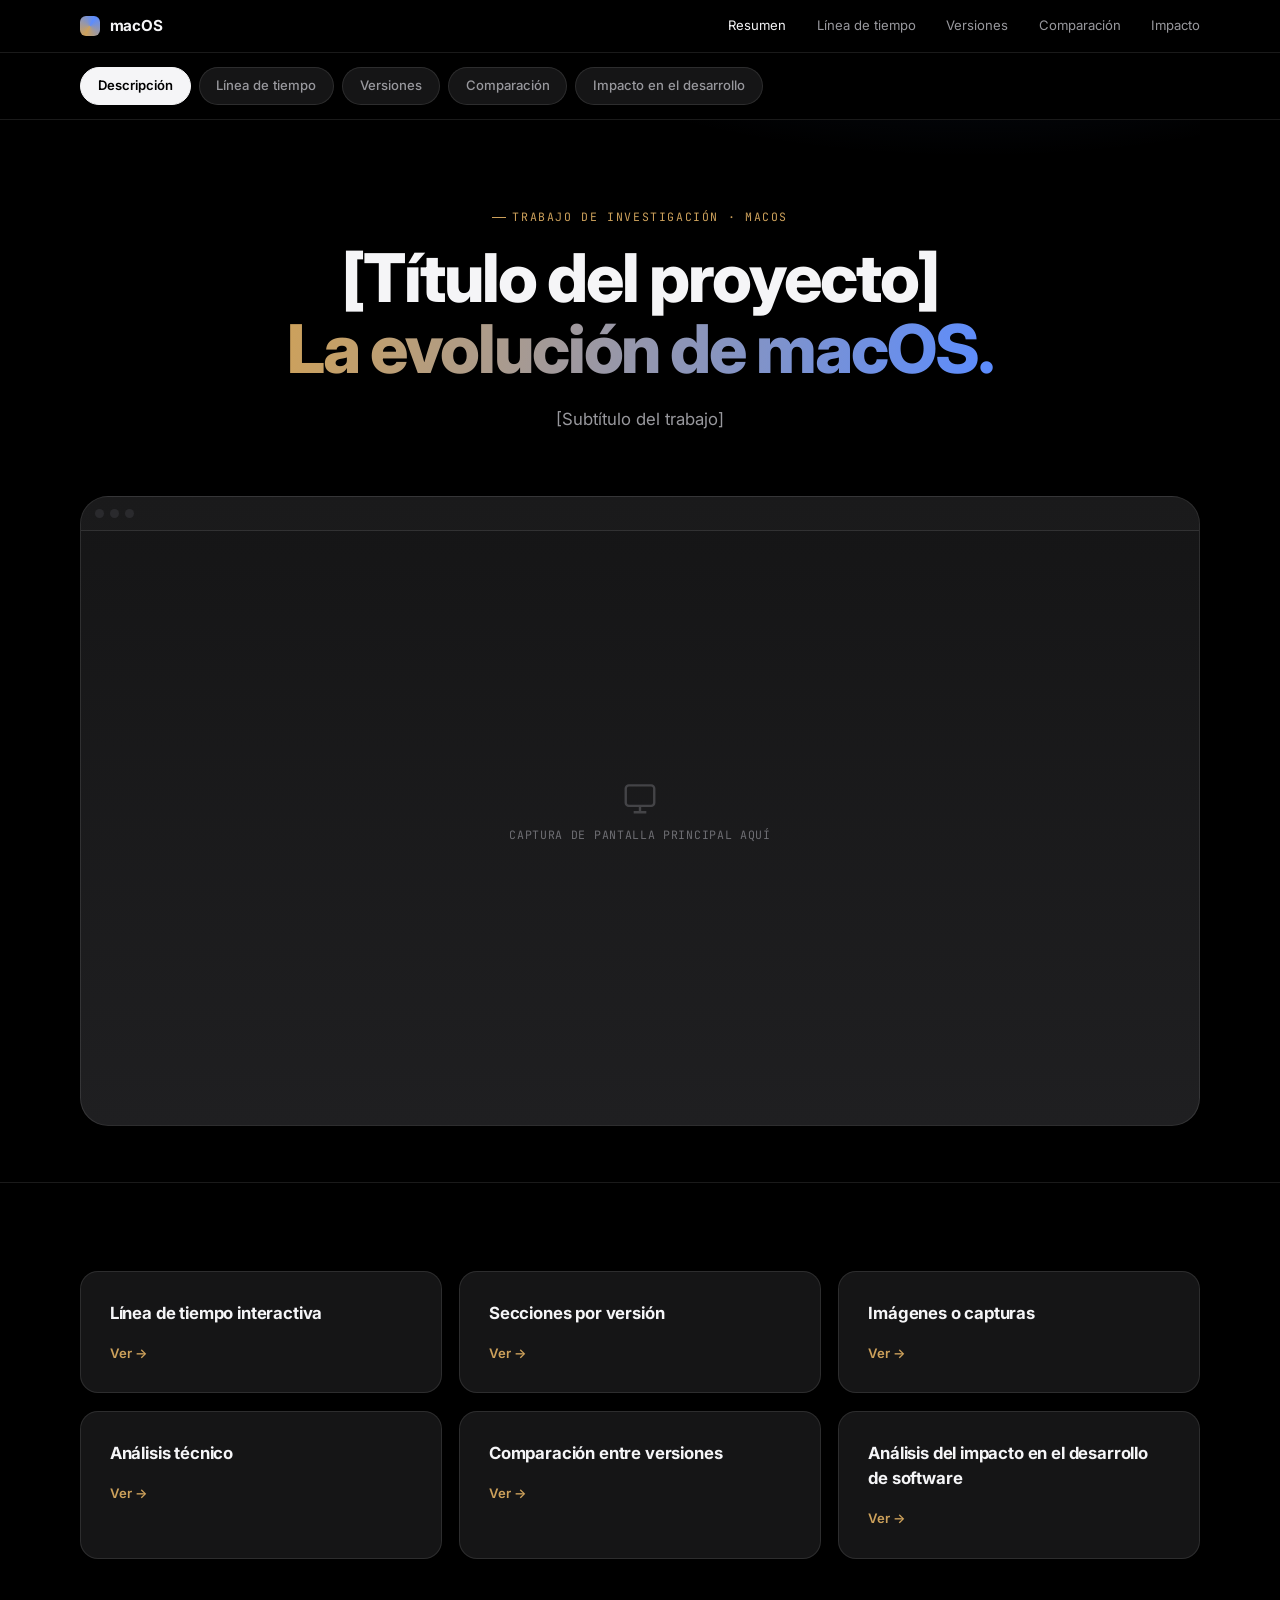
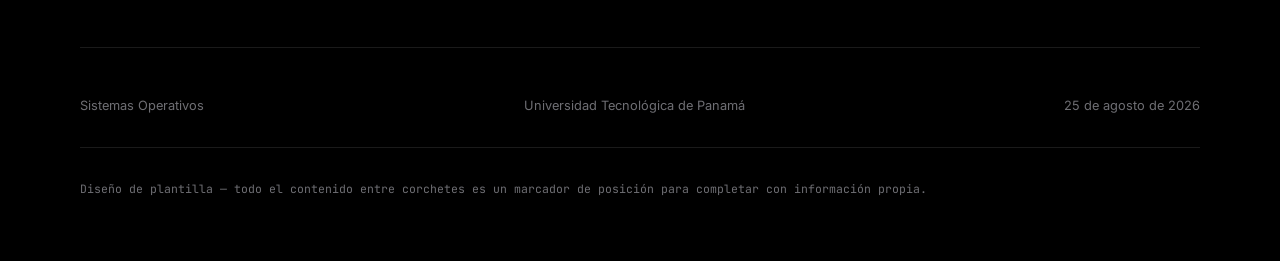
==== index.html @ 3cb28980 "Modelo 2.0" ====
<!DOCTYPE html>
<html lang="es">
<head>
<meta charset="UTF-8">
<meta name="viewport" content="width=device-width, initial-scale=1.0">
<title>macOS — Línea de tiempo</title>
<link rel="stylesheet" href="css/style.css?v=20">
</head>
<body>

<header class="nav">
  <div class="contenedor nav__bar">
    <a href="index.html" class="nav__brand">
      <span class="nav__brand-mark" aria-hidden="true"></span>
      macOS
    </a>
    <nav class="nav__links" aria-label="Navegación principal">
      <a href="index.html" aria-current="page">Resumen</a>
      <a href="linea-de-tiempo.html">Línea de tiempo</a>
      <a href="versiones.html">Versiones</a>
      <a href="comparacion.html">Comparación</a>
      <a href="impacto.html">Impacto</a>
    </nav>
    <button class="nav__toggle" aria-label="Abrir menú" aria-expanded="false">
      <svg viewBox="0 0 24 24" fill="none" stroke="currentColor" stroke-width="2"><line x1="3" y1="6" x2="21" y2="6"/><line x1="3" y1="12" x2="21" y2="12"/><line x1="3" y1="18" x2="21" y2="18"/></svg>
    </button>
  </div>
</header>

<div class="tabs">
  <div class="contenedor tabs__row">
    <a class="tab" href="index.html" aria-current="page">Descripción</a>
    <a class="tab" href="linea-de-tiempo.html">Línea de tiempo</a>
    <a class="tab" href="versiones.html">Versiones</a>
    <a class="tab" href="comparacion.html">Comparación</a>
    <a class="tab" href="impacto.html">Impacto en el desarrollo</a>
  </div>
</div>

<main>

  <section class="hero contenedor">
    <p class="eyebrow hero__kicker">Trabajo de investigación · macOS</p>
    <h1>[Título del proyecto]<br><span>La evolución de macOS.</span></h1>
    <p class="lede">[Subtítulo del trabajo]</p>

    <div class="mock">
      <div class="mock__bar">
        <span class="mock__dot"></span><span class="mock__dot"></span><span class="mock__dot"></span>
      </div>
      <div class="mock__placeholder">
        <svg viewBox="0 0 24 24" fill="none" stroke="currentColor" stroke-width="1.5"><rect x="3" y="4" width="18" height="13" rx="2"/><path d="M8 21h8M12 17v4"/></svg>
        <span>CAPTURA DE PANTALLA PRINCIPAL AQUÍ</span>
      </div>
    </div>
  </section>

  <section class="section">
    <div class="contenedor">
      <div class="grid-cards">
        <article class="card">
          <h3>Línea de tiempo interactiva</h3>
          <a class="card__link" href="linea-de-tiempo.html">Ver →</a>
        </article>

        <article class="card">
          <h3>Secciones por versión</h3>
          <a class="card__link" href="versiones.html">Ver →</a>
        </article>

        <article class="card">
          <h3>Imágenes o capturas</h3>
          <a class="card__link" href="versiones.html">Ver →</a>
        </article>

        <article class="card">
          <h3>Análisis técnico</h3>
          <a class="card__link" href="versiones.html">Ver →</a>
        </article>

        <article class="card">
          <h3>Comparación entre versiones</h3>
          <a class="card__link" href="comparacion.html">Ver →</a>
        </article>

        <article class="card">
          <h3>Análisis del impacto en el desarrollo de software</h3>
          <a class="card__link" href="impacto.html">Ver →</a>
        </article>
      </div>
    </div>
  </section>

</main>

<footer class="footer contenedor">
  <div class="footer__row">
    <span>Sistemas Operativos</span>
    <span>Universidad Tecnológica de Panamá</span>
    <span>25 de agosto de 2026</span>
  </div>
  <div class="footer__note">
    Diseño de plantilla — todo el contenido entre corchetes es un marcador de posición para completar con información propia.
  </div>
</footer>

<script src="js/app.js?v=16"></script>
</body>
</html>
---- css/style.css ----
/* ============================================================
   MACOS — LÍNEA DE TIEMPO
   Sistema de diseño compartido para todas las páginas
   Paleta: negro Apple + oro California (trail/topografía)
   ============================================================ */

@import url('https://fonts.googleapis.com/css2?family=Inter:wght@400;500;600;700;800;900&family=JetBrains+Mono:wght@400;500;600&family=Silkscreen:wght@400;700&family=Hanken+Grotesk:wght@400;600;700;800&family=PT+Sans:wght@400;700&display=swap');

:root{
  --bg:            #000000;
  --surface:       #151516;
  --surface-2:     #1f1f21;
  --surface-3:     #2a2a2d;
  --line:          rgba(255,255,255,.10);
  --line-strong:   rgba(255,255,255,.18);
  --text:          #f5f5f7;
  --text-dim:      #98989d;
  --text-faint:    #6e6e73;
  --accent:        #cda15b;   /* oro california — marcador de sendero */
  --accent-soft:   rgba(205,161,91,.14);
  --accent-2:      #5b8cff;   /* azul técnico — datos / comparación */
  --accent-2-soft: rgba(91,140,255,.14);

  --radius-s:  10px;
  --radius-m:  18px;
  --radius-l:  28px;

  --font-display: 'Inter', -apple-system, BlinkMacSystemFont, 'Segoe UI', sans-serif;
  --font-mono:    'JetBrains Mono', ui-monospace, SFMono-Regular, Menlo, monospace;

  --ease: cubic-bezier(.22,.61,.36,1);
}

*,*::before,*::after{ box-sizing:border-box; }
html{ scroll-behavior:smooth; }
@media (prefers-reduced-motion: reduce){
  html{ scroll-behavior:auto; }
  *,*::before,*::after{ animation-duration:.001ms !important; animation-iteration-count:1 !important; transition-duration:.001ms !important; scroll-behavior:auto !important; }
}

body{
  margin:0;
  background:var(--bg);
  color:var(--text);
  font-family:var(--font-display);
  -webkit-font-smoothing:antialiased;
  line-height:1.5;
}

img{ max-width:100%; display:block; }
a{ color:inherit; text-decoration:none; }
button{ font-family:inherit; cursor:pointer; }
ul{ margin:0; padding:0; list-style:none; }
h1,h2,h3,h4,p{ margin:0; }

:focus-visible{
  outline:2px solid var(--accent);
  outline-offset:3px;
  border-radius:4px;
}

.contenedor{
  width:min(1120px, 92vw);
  margin-inline:auto;
}

.eyebrow{
  font-family:var(--font-mono);
  font-size:.72rem;
  letter-spacing:.14em;
  text-transform:uppercase;
  color:var(--accent);
  display:flex;
  align-items:center;
  gap:.55em;
}
.eyebrow::before{
  content:"";
  width:14px; height:1px;
  background:var(--accent);
  display:inline-block;
}

/* ---------- NAV ---------- */
.nav{
  position:sticky; top:0; z-index:50;
  background:rgba(0,0,0,.72);
  backdrop-filter:blur(20px) saturate(150%);
  -webkit-backdrop-filter:blur(20px) saturate(150%);
  border-bottom:1px solid var(--line);
}
.nav__bar{
  display:flex; align-items:center; justify-content:space-between;
  height:52px;
}
.nav__brand{
  display:flex; align-items:center; gap:.6rem;
  font-weight:700; font-size:.95rem; letter-spacing:-.01em;
}
.nav__brand-mark{
  width:20px; height:20px; border-radius:6px;
  background:conic-gradient(from 210deg, var(--accent), var(--accent-2), var(--accent));
  flex:none;
}
.nav__links{
  display:flex; gap:1.9rem;
}
.nav__links a{
  font-size:.82rem; color:var(--text-dim);
  transition:color .2s var(--ease);
}
.nav__links a:hover{ color:var(--text); }
.nav__links a[aria-current="page"]{ color:var(--text); }

.nav__toggle{
  display:none;
  background:none; border:none; color:var(--text);
  width:36px; height:36px;
}

.tabs{
  border-bottom:1px solid var(--line);
  background:rgba(0,0,0,.5);
}
.tabs__row{
  display:flex; gap:.5rem;
  padding:.9rem 0;
  overflow-x:auto;
  scrollbar-width:none;
}
.tabs__row::-webkit-scrollbar{ display:none; }
.tab{
  flex:none;
  padding:.5rem 1.05rem;
  border-radius:999px;
  font-size:.82rem; font-weight:500;
  color:var(--text-dim);
  border:1px solid var(--line);
  background:var(--surface);
  transition:all .2s var(--ease);
  white-space:nowrap;
}
.tab:hover{ color:var(--text); border-color:var(--line-strong); }
.tab[aria-current="page"]{
  color:#000; background:var(--text); border-color:var(--text); font-weight:600;
}

/* ---------- HERO ---------- */
.hero{
  position:relative;
  padding:5.5rem 0 3.5rem;
  text-align:center;
  overflow:hidden;
}
.hero::before{
  content:"";
  position:absolute; inset:-20% -10% auto -10%;
  height:600px;
  background:
    radial-gradient(ellipse 60% 50% at 30% 0%, var(--accent-soft), transparent 70%),
    radial-gradient(ellipse 55% 45% at 75% 10%, var(--accent-2-soft), transparent 70%);
  pointer-events:none;
}
.hero__kicker{
  justify-content:center;
  margin-bottom:1.1rem;
}
.hero h1{
  font-size:clamp(2.2rem, 5.4vw, 4.2rem);
  font-weight:800;
  letter-spacing:-.03em;
  line-height:1.05;
  max-width:16ch;
  margin-inline:auto;
}
.hero h1 span{
  background:linear-gradient(100deg, var(--accent), var(--accent-2));
  -webkit-background-clip:text;
  background-clip:text;
  color:transparent;
}
.hero p.lede{
  margin:1.4rem auto 0;
  max-width:44ch;
  color:var(--text-dim);
  font-size:1.05rem;
}
/* --- adaptación del hero a la época activa (línea de tiempo) --- */
[class*="theme-"] .eyebrow{
  color:var(--v-accent,var(--accent));
}
[class*="theme-"] .eyebrow::before{
  background:var(--v-accent,var(--accent));
}
[class*="theme-"] .hero::before{
  background:
    radial-gradient(ellipse 60% 50% at 30% 0%,
      color-mix(in srgb, var(--v-accent, #cda15b) 18%, transparent), transparent 70%),
    radial-gradient(ellipse 55% 45% at 75% 10%,
      color-mix(in srgb, var(--v-glow2, #5b8cff) 14%, transparent), transparent 70%);
}
[class*="theme-"] .hero h1 span{
  background:linear-gradient(100deg, var(--v-accent,#cda15b), var(--v-glow2,#5b8cff));
  -webkit-background-clip:text;
  background-clip:text;
}
/* device / screenshot mock */
.mock{
  position:relative;
  margin-top:4rem;
  border-radius:var(--radius-l);
  border:1px solid var(--line);
  background:linear-gradient(180deg, var(--surface), var(--surface-2));
  overflow:hidden;
  aspect-ratio:16/9;
  display:flex; align-items:center; justify-content:center;
}
.mock__bar{
  position:absolute; top:0; left:0; right:0;
  height:34px;
  display:flex; align-items:center; gap:6px;
  padding:0 14px;
  border-bottom:1px solid var(--line);
  background:rgba(255,255,255,.02);
}
.mock__dot{ width:9px; height:9px; border-radius:50%; background:var(--surface-3); }
.mock__placeholder{
  display:flex; flex-direction:column; align-items:center; gap:.6rem;
  color:var(--text-faint);
}
.mock__placeholder svg{ width:38px; height:38px; opacity:.5; }
.mock__placeholder span{ font-family:var(--font-mono); font-size:.72rem; letter-spacing:.06em; }

/* ---------- SECTION SCAFFOLDING ---------- */
.section{ padding:5.5rem 0; border-top:1px solid var(--line); }
.section--tight{ padding:3.5rem 0; }
.section__head{
  max-width:640px;
  margin-bottom:3rem;
}
.section__head h2{
  font-size:clamp(1.7rem,3vw,2.4rem);
  font-weight:800;
  letter-spacing:-.02em;
  margin-top:.7rem;
}
.section__head p{
  color:var(--text-dim);
  margin-top:.8rem;
  font-size:1rem;
}

/* overview cards on index */
.grid-cards{
  display:grid;
  grid-template-columns:repeat(3,1fr);
  gap:1.1rem;
}
.card{
  background:var(--surface);
  border:1px solid var(--line);
  border-radius:var(--radius-m);
  padding:1.8rem;
  transition:border-color .25s var(--ease), transform .25s var(--ease);
}
.card:hover{ border-color:var(--line-strong); transform:translateY(-3px); }
.card h3{ font-size:1.05rem; font-weight:700; letter-spacing:-.01em; }
.card p{ color:var(--text-dim); font-size:.9rem; margin-top:.5rem; }
.card a.card__link{
  display:inline-flex; align-items:center; gap:.35rem;
  margin-top:1.1rem; font-size:.82rem; font-weight:600; color:var(--accent);
}

/* ---------- TIMELINE (elemento distintivo: sendero topográfico) ---------- */
.trail{
  position:relative;
  padding-top:1rem;
  scroll-margin-top:60px;
}
.trail__scroll{
  /* deja aire arriba para el logo flotante que aparece sobre cada punto */
  padding-top:5rem;
  padding-bottom:.5rem;
}
.trail__track{
  position:relative;
  width:100%;
  height:180px;
}
.trail__path{
  position:absolute; inset:0;
  width:100%; height:100%;
}
.trail__path path{
  fill:none;
  stroke:var(--v-accent,var(--line-strong));
  stroke-width:2;
  stroke-dasharray:1 10;
  stroke-linecap:round;
  vector-effect:non-scaling-stroke;
}
.trail__point{
  position:absolute;
  transform:translate(-50%,-50%);
  display:flex; flex-direction:column; align-items:center;
  gap:.45rem;
  background:none; border:none; color:var(--text);
  padding:0;
  cursor:pointer;
  opacity:0;
  animation:trail-point-in .55s var(--ease) forwards;
  animation-delay:var(--d, 0ms);
}
@keyframes trail-point-in{
  from{ opacity:0; transform:translate(-50%,-20%); }
  to{   opacity:1; transform:translate(-50%,-50%); }
}
@media (prefers-reduced-motion: reduce){
  .trail__point{ animation:none; opacity:1; }
}
.trail__dot{
  width:14px; height:14px; border-radius:50%;
  background:var(--surface-2);
  border:2px solid var(--v-accent,var(--accent));
  transition:all .25s var(--ease);
}
.trail__point[aria-pressed="true"] .trail__dot{
  background:var(--v-accent,var(--accent));
  box-shadow:0 0 0 6px color-mix(in srgb, var(--v-accent,var(--accent)) 16%, transparent), 0 0 24px color-mix(in srgb, var(--v-accent,var(--accent)) 35%, transparent);
}
.trail__num{
  font-family:var(--font-mono);
  font-size:.6rem;
  color:var(--text-dim);
  width:22px; height:22px; border-radius:50%;
  display:grid; place-items:center;
  background:var(--surface);
  border:1px solid var(--line-strong);
  transition:all .25s var(--ease);
}
.trail__point:hover .trail__num,
.trail__point:focus-visible .trail__num{ color:var(--v-accent,var(--accent)); border-color:var(--v-accent,var(--accent)); }
.trail__point[aria-pressed="true"] .trail__num{
  background:var(--v-accent,var(--accent)); border-color:var(--v-accent,var(--accent)); color:#000;
}
.trail__year{
  font-family:var(--font-mono);
  font-size:.88rem;
  font-weight:700;
  letter-spacing:.04em;
  color:var(--text-dim);
  white-space:nowrap;
  transition:color .25s var(--ease);
}
.trail__point:hover .trail__year,
.trail__point:focus-visible .trail__year{ color:var(--v-accent,var(--accent)); }
.trail__point[aria-pressed="true"] .trail__year{ color:var(--text); }

/* etiqueta flotante con el nombre de la versión (hover / activo) */
.trail__tip{
  position:absolute;
  left:50%;
  bottom:calc(100% + .5rem);
  transform:translate(-50%, 8px) scale(.9);
  opacity:0;
  pointer-events:none;
  white-space:nowrap;
  font-family:var(--font-display);
  font-size:.74rem;
  font-weight:600;
  letter-spacing:.01em;
  color:var(--text);
  background:var(--surface);
  border:1px solid var(--accent);
  border-radius:999px;
  padding:.4rem .85rem;
  box-shadow:0 10px 28px rgba(0,0,0,.5);
  transition:
    opacity .22s var(--ease),
    transform .32s cubic-bezier(.34,1.56,.64,1);
  z-index:5;
}

/* logo de la era: tarjeta que se adapta a la proporción de cada imagen,
   visible solo en hover/focus y en el punto activo; fondo claro para que
   resalten también los logos con trazos o fondos oscuros */
.trail__logo{
  position:absolute;
  left:50%; bottom:calc(100% + 2.6rem);
  height:120px; width:auto;
  /* contain + ancho libre: el recuadro se ajusta a la imagen sin recortarla */
  object-fit:contain;
  /* anula el max-width:100% global de img */
  max-width:none;
  background:#f5f5f3;
  border:2px solid var(--v-accent,var(--accent));
  border-radius:8px;
  box-shadow:0 14px 34px rgba(0,0,0,.55), 0 0 24px color-mix(in srgb, var(--v-accent,var(--accent)) 25%, transparent);
  opacity:0;
  pointer-events:none;
  transform:translate(-50%, 10px) scale(.9);
  transition:
    opacity .22s var(--ease),
    transform .3s cubic-bezier(.34,1.56,.64,1),
    border-color .3s var(--ease);
  z-index:6;
}
.trail__point:hover .trail__logo,
.trail__point:focus-visible .trail__logo,
.trail__point[aria-pressed="true"] .trail__logo{
  opacity:1;
  transform:translate(-50%, 0) scale(1);
}
.trail__tip::after{
  content:"";
  position:absolute;
  left:50%; bottom:-4.5px;
  width:8px; height:8px;
  transform:translateX(-50%) rotate(45deg);
  background:var(--surface);
  border-right:1px solid var(--accent);
  border-bottom:1px solid var(--accent);
}
.trail__point:hover .trail__tip,
.trail__point:focus-visible .trail__tip,
.trail__point[aria-pressed="true"] .trail__tip{
  opacity:1;
  transform:translate(-50%, 0) scale(1);
}

.trail__detail{
  margin-top:1rem;
  padding:0;
  scroll-margin-top:90px;
}
.trail__detail.is-swapping .trail__detail-body{
  animation:detail-swap .45s var(--ease);
}
@keyframes detail-swap{
  from{ opacity:.2; transform:translateY(8px); }
  to{   opacity:1;   transform:none; }
}

/* ambiente de la sección tiñéndose con la época activa */
.section{
  position:relative;
}
.section .contenedor{ position:relative; z-index:1; }
.section::before{
  content:"";
  position:absolute; inset:-6rem -12%;
  background:radial-gradient(55% 55% at 50% 35%, var(--v-accent, transparent), transparent 70%);
  opacity:0;
  filter:blur(70px);
  transition:opacity .9s var(--ease), background .9s var(--ease);
  pointer-events:none;
  z-index:0;
}
.section[class*="theme-"]::before{ opacity:.18; }

/* escritorio de época dentro del panel (proporción nativa de las
   ilustraciones 4:3 para que la escena quepa completa) */
.oswall--panel,
.trail__detail-shot{
  aspect-ratio:4/3;
  height:auto;
  border-radius:var(--v-radius,14px);
}
/* dentro del monitor, .trail__detail-shot hereda dimensions del screen */
.mac-monitor__screen .trail__detail-shot{
  aspect-ratio:auto; height:100%;
  border-radius:0;
}
.mac-monitor--timeline{
  max-width:100%;
  margin:0 auto;
}
.trail__detail-body{
  display:grid;
  grid-template-columns:1fr 1.15fr;
  gap:2.2rem;
  align-items:center;
  padding:1.4rem 2.2rem 2rem;
}
.trail__detail-name{
  font-family:var(--v-font-display,var(--font-display));
  font-size:1.7rem; font-weight:800; letter-spacing:-.02em;
  margin-top:.3rem;
  color:var(--v-text,var(--text));
}
.trail__detail-code{
  color:var(--v-accent,var(--accent)); font-family:var(--font-mono); font-size:.85rem; margin-top:.3rem;
}
.trail__detail-summary{
  color:var(--v-dim,var(--text-dim)); margin-top:1rem; font-size:.95rem;
}
.trail__detail-features{
  margin-top:1.3rem;
  display:flex; flex-direction:column; gap:.55rem;
}
.trail__detail-features li{
  font-size:.85rem; color:var(--v-dim,var(--text-dim));
  display:flex; gap:.6rem; align-items:baseline;
  transition:transform .25s var(--ease), color .25s var(--ease);
}
.trail__detail-features li:hover{
  transform:translateX(5px); color:var(--v-text,var(--text));
}
.trail__detail-features li::before{
  content:"—"; color:var(--v-accent,var(--accent)); flex:none;
}

/* ---------- VERSION SECTIONS (ventanas de época) ---------- */
.version{
  display:grid;
  grid-template-columns:1fr 1fr;
  gap:3.2rem;
  align-items:center;
  padding:4.5rem 0;
  border-top:1px solid var(--line);
  opacity:0;
  transform:translateY(30px);
  transition:opacity .7s var(--ease), transform .7s var(--ease);
}
.version.is-visible{ opacity:1; transform:none; }
.version:nth-of-type(even) .mac-monitor{ order:2; }

/* --- ventana del sistema operativo ---
   Los valores por defecto de las variables viven en `main`
   para que las variables de cada tema (.theme-v*) puedan
   sobrescribirlas por herencia (especificidad 0,1,0 > 0,0,1). */
main{
  --v-radius:18px;
  --v-bg:var(--surface);
  --v-text:var(--text);
  --v-dim:var(--text-dim);
  --v-faint:var(--text-faint);
  --v-line:var(--line);
  --v-accent:var(--accent);
  --v-chrome:var(--surface-3);
  --v-title:var(--text-dim);
}
.oswin{
  position:relative;
  border-radius:var(--v-radius);
  background:var(--v-bg);
  color:var(--v-text);
  border:1px solid var(--v-line);
  box-shadow:0 24px 70px rgba(0,0,0,.55), 0 6px 20px rgba(0,0,0,.35);
  overflow:hidden;
  font-family:var(--v-font-body,var(--font-display));
  transform:perspective(1200px) rotateX(var(--rx,0deg)) rotateY(var(--ry,0deg));
  transition:transform .25s ease-out, box-shadow .35s var(--ease);
  will-change:transform;
}
.oswin:hover{
  box-shadow:0 34px 90px rgba(0,0,0,.65), 0 10px 28px rgba(0,0,0,.4);
}
/* reflejo especular que sigue al cursor (visible en temas glass) */
.oswin::after{
  content:"";
  position:absolute; inset:0;
  border-radius:inherit;
  background:radial-gradient(480px circle at var(--mx,-50%) var(--my,-50%), var(--v-glint,transparent), transparent 62%);
  opacity:0;
  transition:opacity .35s var(--ease);
  pointer-events:none;
}
.oswin:hover::after{ opacity:1; }

.oswin__chrome{
  display:flex; align-items:center; gap:.7rem;
  padding:.6rem 1rem;
  background:var(--v-chrome);
  border-bottom:1px solid var(--v-line);
  font-family:var(--font-mono);
  font-size:.68rem;
  letter-spacing:.04em;
  color:var(--v-title);
}
.oswin__title{
  flex:1; text-align:center;
  font-family:var(--v-font-display,var(--font-mono));
  white-space:nowrap; overflow:hidden; text-overflow:ellipsis;
}
.oswin__chrome-end{ width:46px; flex:none; }
.oswin__lights{ display:flex; gap:.42rem; flex:none; }
.oswin__lights i{
  width:11px; height:11px; border-radius:50%;
  transition:transform .2s var(--ease), filter .2s var(--ease);
}
.oswin:hover .oswin__lights i{ filter:brightness(1.15); }
.oswin:hover .oswin__lights i:nth-child(1){ transform:scale(1.15); }
.oswin__lights i:nth-child(1){ background:#ff5f57; box-shadow:inset 0 0 0 .5px rgba(0,0,0,.2); }
.oswin__lights i:nth-child(2){ background:#febc2e; box-shadow:inset 0 0 0 .5px rgba(0,0,0,.2); }
.oswin__lights i:nth-child(3){ background:#28c840; box-shadow:inset 0 0 0 .5px rgba(0,0,0,.2); }
.oswin__box{
  width:13px; height:13px; flex:none;
  background:var(--v-boxbg,#fff);
  border:1.5px solid var(--v-boxline,#222);
  border-radius:3px;
}

.version__body{ padding:1.5rem 2.4rem 2.4rem; }
.version__index{
  font-family:var(--font-mono);
  color:var(--v-faint); font-size:.78rem;
}
.version__name{
  font-family:var(--v-font-display,var(--font-display));
  font-size:clamp(1.55rem,3vw,2.2rem);
  font-weight:800; letter-spacing:-.02em; margin-top:.25rem;
  color:inherit;
}
.version__code{
  color:var(--v-accent); font-family:var(--font-mono); font-size:.85rem; margin-top:.35rem;
}
.version__summary{
  color:var(--v-dim); margin-top:1.1rem; font-size:.95rem;
}
.version__specs{
  margin-top:1.6rem;
  display:grid; grid-template-columns:repeat(3,1fr); gap:1rem;
  border-top:1px solid var(--v-line); padding-top:1.3rem;
}
.version__specs dt{ font-family:var(--font-mono); font-size:.68rem; color:var(--v-faint); text-transform:uppercase; letter-spacing:.08em; }
.version__specs dd{ margin:.35rem 0 0; font-size:.95rem; font-weight:600; color:var(--v-text); }
.version__features{ margin-top:1.4rem; display:flex; flex-direction:column; gap:.5rem; }
.version__features li{
  font-size:.88rem; color:var(--v-dim); padding-left:1.15rem; position:relative;
  transition:transform .25s var(--ease), color .25s var(--ease);
}
.version__features li:hover{ transform:translateX(6px); color:var(--v-text); }
.version__features li::before{
  content:""; position:absolute; left:0; top:.55em;
  width:6px; height:6px; border-radius:50%;
  background:var(--v-accent);
}

/* --- escritorio / wallpaper de época --- */
.oswall{
  position:relative;
  width:100%; height:100%;
  overflow:hidden;
  background:linear-gradient(160deg, var(--surface), var(--surface-2));
  display:flex; align-items:center; justify-content:center;
}
/* cuando está dentro de un monitor, hereda el fondo del tema */
.mac-monitor__screen .oswall{
  border:none; border-radius:0;
}
.oswall__menubar{
  position:absolute; top:0; left:0; right:0;
  display:flex; justify-content:space-between; align-items:center;
  padding:.45rem .9rem;
  font-family:var(--font-mono); font-size:.66rem; letter-spacing:.03em;
  background:var(--v-menubar,rgba(255,255,255,.12));
  color:var(--v-menutext,rgba(255,255,255,.85));
  backdrop-filter:blur(8px);
  -webkit-backdrop-filter:blur(8px);
  z-index:2;
}
.oswall__year{
  font-family:var(--v-font-display,var(--font-display));
  font-size:clamp(4.5rem,9vw,7.5rem);
  font-weight:900;
  letter-spacing:-.03em;
  color:transparent;
  -webkit-text-stroke:1.5px currentColor;
  opacity:.28;
  user-select:none;
  transition:transform .5s var(--ease), opacity .5s var(--ease);
}
.oswall:hover .oswall__year{ transform:scale(1.05); opacity:.45; }
.oswall__hint{
  position:absolute; bottom:1rem; left:50%; transform:translateX(-50%);
  font-family:var(--font-mono); font-size:.64rem; letter-spacing:.06em;
  color:rgba(255,255,255,.75);
  border:1px dashed rgba(255,255,255,.35);
  border-radius:999px;
  padding:.35rem .8rem;
  white-space:nowrap;
}

/* ilustración de la era dentro del escritorio */
.oswall__art{
  position:absolute; inset:0;
  display:flex; align-items:center; justify-content:center;
  padding:2.2rem 1rem .8rem;
  z-index:1;
}
.oswall__art svg{
  width:100%; height:100%;
  filter:drop-shadow(0 10px 24px rgba(0,0,0,.35));
}
/* escena completa de System 1.0: sin paddings ni barra duplicada */
.theme-v1 .oswall{ background:#c8c5ba; }
.theme-v1 .oswall__art{ padding:0; }
.theme-v1 .oswall__art svg{ filter:none; }
.theme-v1 .oswall__menubar{ display:none; }
.theme-v1 .oswall__year{ display:none; }

/* ============================================================
   MAC MONITOR — marco de hardware por era
   ============================================================ */
.mac-monitor{
  display:flex; flex-direction:column; align-items:center;
  width:100%; max-width:480px;
}
.mac-monitor__body{
  position:relative;
  width:100%;
  border-radius:var(--m-radius,14px);
  background:var(--m-body,#b8bcc4);
  padding:var(--m-bezel,10px) var(--m-bezel,10px) 0;
  box-shadow:
    inset 0 1px 0 rgba(255,255,255,.35),
    inset 0 -1px 0 rgba(0,0,0,.15),
    0 8px 32px rgba(0,0,0,.45);
}
.mac-monitor__screen{
  position:relative;
  width:100%;
  aspect-ratio:var(--m-screen-ratio, 4/3);
  border-radius:var(--m-screen-radius,3px);
  overflow:hidden;
  background:var(--m-screen-bg,#1a1a1a);
  box-shadow:inset 0 1px 4px rgba(0,0,0,.5);
}
.mac-monitor__screen .oswall__menubar,
.mac-monitor__screen .oswall__year,
.mac-monitor__screen .oswall__art,
.mac-monitor__screen .oswall__hint{
  /* hereda positions de .oswall original */
}
.mac-monitor__chin{
  display:flex; align-items:center; justify-content:space-between;
  height:var(--m-chin-h,22px);
  padding:0 var(--m-chin-px,12px);
  background:var(--m-chin-bg,inherit);
  border-radius:0 0 var(--m-radius,14px) var(--m-radius,14px);
}
.mac-monitor__logo{
  width:var(--m-logo-w,10px); height:var(--m-logo-h,12px);
  background:var(--m-logo-color,#555);
  mask-size:contain; mask-repeat:no-repeat; mask-position:center;
  -webkit-mask-size:contain; -webkit-mask-repeat:no-repeat; -webkit-mask-position:center;
  opacity:.5;
}
.mac-monitor__power{
  width:var(--m-power-size,6px); height:var(--m-power-size,6px); border-radius:50%;
  background:var(--m-power-color,#4a7a3d);
  box-shadow:0 0 3px var(--m-power-glow,rgba(74,122,61,.5));
}
.mac-monitor__neck{
  width:var(--m-neck-w,50px);
  height:var(--m-neck-h,28px);
  background:var(--m-neck-bg,#a0a4ac);
  clip-path:polygon(15% 0%, 85% 0%, 100% 100%, 0% 100%);
  box-shadow:inset -2px 0 4px rgba(0,0,0,.12);
}
.mac-monitor__base{
  width:var(--m-base-w,140px);
  height:var(--m-base-h,14px);
  background:var(--m-base-bg,#a8acb4);
  border-radius:var(--m-base-radius, 0 0 8px 8px);
  box-shadow:
    inset 0 2px 0 rgba(255,255,255,.25),
    0 4px 10px rgba(0,0,0,.3);
}

/* --- v1 · Macintosh 128K (1984) --- */
.theme-v1 .mac-monitor{
  --m-radius:16px 16px 4px 4px;
  --m-body:#d4c9a8;
  --m-bezel:10px;
  --m-screen-radius:5px 5px 2px 2px;
  --m-screen-bg:#0d0d0e;
  --m-chin-h:38px;
  --m-chin-px:14px;
  --m-chin-bg:#d4c9a8;
  --m-logo-w:10px; --m-logo-h:12px;
  --m-logo-color:#5a5243;
  --m-power-size:5px;
  --m-power-color:#4a7a3d;
  --m-neck-w:44px; --m-neck-h:18px;
  --m-neck-bg:#c4ba9e;
  --m-base-w:110px; --m-base-h:10px;
  --m-base-bg:#c4ba9e;
}
.theme-v1 .mac-monitor__logo{
  mask-image:url("data:image/svg+xml,%3Csvg xmlns='http://www.w3.org/2000/svg' viewBox='0 0 170 200'%3E%3Cpath d='M150.4 172.2c-3.2 7.2-6.9 13.9-11.2 20-6 8.4-10.8 14.2-14.4 17.4-5.6 5.2-11.6 7.8-18 7.8-4.6 0-10.1-1.3-16.6-4-6.5-2.7-12.4-4-17.8-4-5.6 0-11.7 1.3-18.2 4-6.5 2.6-11.7 3.9-15.6 3.9-6.6 0-12.8-2.6-18.6-7.8C24.4 204 19.2 197.6 13.6 189c-6-9.4-11-20.3-14.8-32.6C-5.2 143-7 131.6-7 120.6c0-12.6 2.7-23.4 8.2-32.4 4.3-7.2 10-12.9 17.2-17.2 7.2-4.2 14.9-6.4 23.2-6.6 4.8 0 11.1 1.5 18.8 4.4 7.7 2.9 12.6 4.4 14.8 4.4 1.6 0 7.2-1.7 16.6-5.2 8.9-3.2 16.4-4.5 22.4-4 16.4 1.4 28.8 7.8 37.2 19.2-14.8 9-22.1 21.6-22 37.8.2 12.6 4.7 23.1 13.5 31.5 4 3.8 8.5 6.8 13.5 8.9-1.1 3.2-2.2 6.2-3.4 9.2zM116.3 7.6c0 9.8-3.6 19-10.7 27.6-8.6 10.4-19.1 16.4-30.4 15.4-.1-1.2-.2-2.5-.2-3.8 0-9.4 4.1-19.4 11.4-27.6 3.6-4.2 8.3-7.7 14-10.5 5.7-2.8 11.1-4.3 16.2-4.5.1 1.3.2 2.6.2 3.8z' transform='translate(7 0)'/%3E%3C/svg%3E");
  -webkit-mask-image:url("data:image/svg+xml,%3Csvg xmlns='http://www.w3.org/2000/svg' viewBox='0 0 170 200'%3E%3Cpath d='M150.4 172.2c-3.2 7.2-6.9 13.9-11.2 20-6 8.4-10.8 14.2-14.4 17.4-5.6 5.2-11.6 7.8-18 7.8-4.6 0-10.1-1.3-16.6-4-6.5-2.7-12.4-4-17.8-4-5.6 0-11.7 1.3-18.2 4-6.5 2.6-11.7 3.9-15.6 3.9-6.6 0-12.8-2.6-18.6-7.8C24.4 204 19.2 197.6 13.6 189c-6-9.4-11-20.3-14.8-32.6C-5.2 143-7 131.6-7 120.6c0-12.6 2.7-23.4 8.2-32.4 4.3-7.2 10-12.9 17.2-17.2 7.2-4.2 14.9-6.4 23.2-6.6 4.8 0 11.1 1.5 18.8 4.4 7.7 2.9 12.6 4.4 14.8 4.4 1.6 0 7.2-1.7 16.6-5.2 8.9-3.2 16.4-4.5 22.4-4 16.4 1.4 28.8 7.8 37.2 19.2-14.8 9-22.1 21.6-22 37.8.2 12.6 4.7 23.1 13.5 31.5 4 3.8 8.5 6.8 13.5 8.9-1.1 3.2-2.2 6.2-3.4 9.2zM116.3 7.6c0 9.8-3.6 19-10.7 27.6-8.6 10.4-19.1 16.4-30.4 15.4-.1-1.2-.2-2.5-.2-3.8 0-9.4 4.1-19.4 11.4-27.6 3.6-4.2 8.3-7.7 14-10.5 5.7-2.8 11.1-4.3 16.2-4.5.1 1.3.2 2.6.2 3.8z' transform='translate(7 0)'/%3E%3C/svg%3E");
}
.theme-v1 .mac-monitor__chin{
  justify-content:space-between;
}
.theme-v1 .mac-monitor__chin::after{
  content:"";
  position:absolute; bottom:8px; left:50%; transform:translateX(-50%);
  width:48px; height:2px;
  background:repeating-linear-gradient(90deg,#e05643 0 3px,#f9a825 3px 6px,#4caf50 6px 9px,#2196f3 9px 12px,#9c27b0 12px 15px);
  border-radius:1px;
  opacity:.6;
}

/* --- v2 · Mac Classic / LC / 12" RGB Display (1991) --- */
.theme-v2 .mac-monitor{
  --m-radius:16px 16px 5px 5px;
  --m-body:linear-gradient(180deg,#ddd5c0,#d0c8b2 40%,#c4bca6);
  --m-bezel:14px;
  --m-screen-radius:6px;
  --m-screen-bg:#1c1d22;
  --m-screen-ratio:4/3;
  --m-chin-h:38px;
  --m-chin-px:14px;
  --m-chin-bg:linear-gradient(180deg,#d4ccb6,#c0b8a2);
  --m-logo-w:10px; --m-logo-h:12px;
  --m-logo-color:#7a7568;
  --m-power-size:6px;
  --m-power-color:#4a7a3d;
  --m-neck-w:52px; --m-neck-h:22px;
  --m-neck-bg:linear-gradient(180deg,#d0c8b2,#beb6a0);
  --m-base-w:120px; --m-base-h:11px;
  --m-base-bg:linear-gradient(180deg,#d0c8b2,#beb6a0);
}
.theme-v2 .mac-monitor__body{
  box-shadow:
    inset 0 1px 0 rgba(255,255,255,.35),
    inset 0 -2px 0 rgba(0,0,0,.12),
    inset 2px 0 0 rgba(255,255,255,.15),
    inset -2px 0 0 rgba(0,0,0,.08),
    0 8px 28px rgba(0,0,0,.35);
}
.theme-v2 .mac-monitor__logo{
  mask-image:url("data:image/svg+xml,%3Csvg xmlns='http://www.w3.org/2000/svg' viewBox='0 0 170 200'%3E%3Cpath d='M150.4 172.2c-3.2 7.2-6.9 13.9-11.2 20-6 8.4-10.8 14.2-14.4 17.4-5.6 5.2-11.6 7.8-18 7.8-4.6 0-10.1-1.3-16.6-4-6.5-2.7-12.4-4-17.8-4-5.6 0-11.7 1.3-18.2 4-6.5 2.6-11.7 3.9-15.6 3.9-6.6 0-12.8-2.6-18.6-7.8C24.4 204 19.2 197.6 13.6 189c-6-9.4-11-20.3-14.8-32.6C-5.2 143-7 131.6-7 120.6c0-12.6 2.7-23.4 8.2-32.4 4.3-7.2 10-12.9 17.2-17.2 7.2-4.2 14.9-6.4 23.2-6.6 4.8 0 11.1 1.5 18.8 4.4 7.7 2.9 12.6 4.4 14.8 4.4 1.6 0 7.2-1.7 16.6-5.2 8.9-3.2 16.4-4.5 22.4-4 16.4 1.4 28.8 7.8 37.2 19.2-14.8 9-22.1 21.6-22 37.8.2 12.6 4.7 23.1 13.5 31.5 4 3.8 8.5 6.8 13.5 8.9-1.1 3.2-2.2 6.2-3.4 9.2zM116.3 7.6c0 9.8-3.6 19-10.7 27.6-8.6 10.4-19.1 16.4-30.4 15.4-.1-1.2-.2-2.5-.2-3.8 0-9.4 4.1-19.4 11.4-27.6 3.6-4.2 8.3-7.7 14-10.5 5.7-2.8 11.1-4.3 16.2-4.5.1 1.3.2 2.6.2 3.8z' transform='translate(7 0)'/%3E%3C/svg%3E");
  -webkit-mask-image:url("data:image/svg+xml,%3Csvg xmlns='http://www.w3.org/2000/svg' viewBox='0 0 170 200'%3E%3Cpath d='M150.4 172.2c-3.2 7.2-6.9 13.9-11.2 20-6 8.4-10.8 14.2-14.4 17.4-5.6 5.2-11.6 7.8-18 7.8-4.6 0-10.1-1.3-16.6-4-6.5-2.7-12.4-4-17.8-4-5.6 0-11.7 1.3-18.2 4-6.5 2.6-11.7 3.9-15.6 3.9-6.6 0-12.8-2.6-18.6-7.8C24.4 204 19.2 197.6 13.6 189c-6-9.4-11-20.3-14.8-32.6C-5.2 143-7 131.6-7 120.6c0-12.6 2.7-23.4 8.2-32.4 4.3-7.2 10-12.9 17.2-17.2 7.2-4.2 14.9-6.4 23.2-6.6 4.8 0 11.1 1.5 18.8 4.4 7.7 2.9 12.6 4.4 14.8 4.4 1.6 0 7.2-1.7 16.6-5.2 8.9-3.2 16.4-4.5 22.4-4 16.4 1.4 28.8 7.8 37.2 19.2-14.8 9-22.1 21.6-22 37.8.2 12.6 4.7 23.1 13.5 31.5 4 3.8 8.5 6.8 13.5 8.9-1.1 3.2-2.2 6.2-3.4 9.2zM116.3 7.6c0 9.8-3.6 19-10.7 27.6-8.6 10.4-19.1 16.4-30.4 15.4-.1-1.2-.2-2.5-.2-3.8 0-9.4 4.1-19.4 11.4-27.6 3.6-4.2 8.3-7.7 14-10.5 5.7-2.8 11.1-4.3 16.2-4.5.1 1.3.2 2.6.2 3.8z' transform='translate(7 0)'/%3E%3C/svg%3E");
}
/* controles laterales estilo 12" RGB Display — botones en el lado derecho */
.theme-v2 .mac-monitor__screen::before{
  content:"";
  position:absolute; top:0; right:0; bottom:0; width:12px;
  background:linear-gradient(180deg,#d8d0ba,#c4bca6);
  border-left:1px solid rgba(0,0,0,.08);
  z-index:3;
}
.theme-v2 .mac-monitor__screen::after{
  content:"";
  position:absolute; right:3px; top:10px;
  width:6px; height:6px; border-radius:50%;
  background:radial-gradient(circle at 40% 35%,#b0a890,#8a8270);
  box-shadow:0 1px 2px rgba(0,0,0,.25);
  z-index:4;
}

/* --- v3 · Performa / Quadra / Multiple Scan 15 (1997): CRT beige grueso --- */
.theme-v3 .mac-monitor{
  --m-radius:18px 18px 6px 6px;
  --m-body:linear-gradient(180deg,#ccc5b0,#c0b9a4 30%,#b0a994 60%,#a8a290);
  --m-bezel:18px;
  --m-screen-radius:8px;
  --m-screen-bg:#1a1b20;
  --m-screen-ratio:4/3;
  --m-chin-h:44px;
  --m-chin-px:16px;
  --m-chin-bg:linear-gradient(180deg,#c4bda8,#b0a994 50%,#a49d88);
  --m-logo-w:11px; --m-logo-h:13px;
  --m-logo-color:#6e6858;
  --m-power-size:7px;
  --m-power-color:#3d8b37;
  --m-neck-w:56px; --m-neck-h:26px;
  --m-neck-bg:linear-gradient(180deg,#b8b19c,#a8a290);
  --m-base-w:130px; --m-base-h:14px;
  --m-base-bg:linear-gradient(180deg,#b8b19c,#a49d88);
}
.theme-v3 .mac-monitor__body{
  box-shadow:
    inset 0 1px 0 rgba(255,255,255,.3),
    inset 0 -2px 0 rgba(0,0,0,.18),
    inset 3px 0 0 rgba(255,255,255,.12),
    inset -3px 0 0 rgba(0,0,0,.08),
    0 10px 36px rgba(0,0,0,.45);
  border:1px solid rgba(0,0,0,.12);
}
.theme-v3 .mac-monitor__logo{
  mask-image:url("data:image/svg+xml,%3Csvg xmlns='http://www.w3.org/2000/svg' viewBox='0 0 170 200'%3E%3Cpath d='M150.4 172.2c-3.2 7.2-6.9 13.9-11.2 20-6 8.4-10.8 14.2-14.4 17.4-5.6 5.2-11.6 7.8-18 7.8-4.6 0-10.1-1.3-16.6-4-6.5-2.7-12.4-4-17.8-4-5.6 0-11.7 1.3-18.2 4-6.5 2.6-11.7 3.9-15.6 3.9-6.6 0-12.8-2.6-18.6-7.8C24.4 204 19.2 197.6 13.6 189c-6-9.4-11-20.3-14.8-32.6C-5.2 143-7 131.6-7 120.6c0-12.6 2.7-23.4 8.2-32.4 4.3-7.2 10-12.9 17.2-17.2 7.2-4.2 14.9-6.4 23.2-6.6 4.8 0 11.1 1.5 18.8 4.4 7.7 2.9 12.6 4.4 14.8 4.4 1.6 0 7.2-1.7 16.6-5.2 8.9-3.2 16.4-4.5 22.4-4 16.4 1.4 28.8 7.8 37.2 19.2-14.8 9-22.1 21.6-22 37.8.2 12.6 4.7 23.1 13.5 31.5 4 3.8 8.5 6.8 13.5 8.9-1.1 3.2-2.2 6.2-3.4 9.2zM116.3 7.6c0 9.8-3.6 19-10.7 27.6-8.6 10.4-19.1 16.4-30.4 15.4-.1-1.2-.2-2.5-.2-3.8 0-9.4 4.1-19.4 11.4-27.6 3.6-4.2 8.3-7.7 14-10.5 5.7-2.8 11.1-4.3 16.2-4.5.1 1.3.2 2.6.2 3.8z' transform='translate(7 0)'/%3E%3C/svg%3E");
  -webkit-mask-image:url("data:image/svg+xml,%3Csvg xmlns='http://www.w3.org/2000/svg' viewBox='0 0 170 200'%3E%3Cpath d='M150.4 172.2c-3.2 7.2-6.9 13.9-11.2 20-6 8.4-10.8 14.2-14.4 17.4-5.6 5.2-11.6 7.8-18 7.8-4.6 0-10.1-1.3-16.6-4-6.5-2.7-12.4-4-17.8-4-5.6 0-11.7 1.3-18.2 4-6.5 2.6-11.7 3.9-15.6 3.9-6.6 0-12.8-2.6-18.6-7.8C24.4 204 19.2 197.6 13.6 189c-6-9.4-11-20.3-14.8-32.6C-5.2 143-7 131.6-7 120.6c0-12.6 2.7-23.4 8.2-32.4 4.3-7.2 10-12.9 17.2-17.2 7.2-4.2 14.9-6.4 23.2-6.6 4.8 0 11.1 1.5 18.8 4.4 7.7 2.9 12.6 4.4 14.8 4.4 1.6 0 7.2-1.7 16.6-5.2 8.9-3.2 16.4-4.5 22.4-4 16.4 1.4 28.8 7.8 37.2 19.2-14.8 9-22.1 21.6-22 37.8.2 12.6 4.7 23.1 13.5 31.5 4 3.8 8.5 6.8 13.5 8.9-1.1 3.2-2.2 6.2-3.4 9.2zM116.3 7.6c0 9.8-3.6 19-10.7 27.6-8.6 10.4-19.1 16.4-30.4 15.4-.1-1.2-.2-2.5-.2-3.8 0-9.4 4.1-19.4 11.4-27.6 3.6-4.2 8.3-7.7 14-10.5 5.7-2.8 11.1-4.3 16.2-4.5.1 1.3.2 2.6.2 3.8z' transform='translate(7 0)'/%3E%3C/svg%3E");
}
/* ranuras de ventilacion en la parte superior del body — sello CRT */
.theme-v3 .mac-monitor__body::before{
  content:"";
  position:absolute; top:6px; left:50%; transform:translateX(-50%);
  width:55%; height:4px;
  background:repeating-linear-gradient(90deg,rgba(0,0,0,.12) 0 2px,transparent 2px 6px);
  border-radius:1px;
  z-index:2;
}
/* panel de control frontal — botones fisicos en el chin */
.theme-v3 .mac-monitor__chin{
  position:relative;
  justify-content:center;
  gap:10px;
}
/* ranuras de ventilacion en el chin */
.theme-v3 .mac-monitor__chin::before{
  content:"";
  position:absolute; top:5px; left:50%; transform:translateX(-50%);
  width:50%; height:3px;
  background:repeating-linear-gradient(90deg,rgba(0,0,0,.15) 0 2px,transparent 2px 5px);
  border-radius:1px;
}
/* fila de botones fisicos debajo de las ranuras */
.theme-v3 .mac-monitor__chin::after{
  content:"";
  position:absolute; bottom:8px; left:50%; transform:translateX(-50%);
  width:65%; height:8px;
  background:
    linear-gradient(90deg,
      transparent 0%,
      rgba(0,0,0,.06) 8%, rgba(255,255,255,.12) 8.5%, rgba(255,255,255,.12) 14%, rgba(0,0,0,.06) 14.5%,
      transparent 18%,
      rgba(0,0,0,.06) 25%, rgba(255,255,255,.12) 25.5%, rgba(255,255,255,.12) 31%, rgba(0,0,0,.06) 31.5%,
      transparent 35%,
      rgba(0,0,0,.06) 42%, rgba(255,255,255,.12) 42.5%, rgba(255,255,255,.12) 48%, rgba(0,0,0,.06) 48.5%,
      transparent 52%,
      rgba(0,0,0,.06) 59%, rgba(255,255,255,.12) 59.5%, rgba(255,255,255,.12) 65%, rgba(0,0,0,.06) 65.5%,
      transparent 69%,
      rgba(0,0,0,.06) 76%, rgba(255,255,255,.12) 76.5%, rgba(255,255,255,.12) 82%, rgba(0,0,0,.06) 82.5%,
      transparent 100%
    );
  border-radius:2px;
  box-shadow:0 1px 1px rgba(0,0,0,.08);
}

/* --- v4 · Apple Studio Display CRT / Mac OS 9 (1999) --- */
.theme-v4 .mac-monitor{
  --m-radius:14px 14px 5px 5px;
  --m-body:linear-gradient(180deg,#c8c8d2,#b8b8c4 40%,#aaabb8);
  --m-bezel:12px;
  --m-screen-radius:5px;
  --m-screen-bg:#1e2128;
  --m-screen-ratio:4/3;
  --m-chin-h:28px;
  --m-chin-px:12px;
  --m-chin-bg:linear-gradient(180deg,#c0c0cc,#b0b0bc 50%,#a4a4b2);
  --m-logo-w:9px; --m-logo-h:11px;
  --m-logo-color:#7a7a88;
  --m-power-size:5px;
  --m-power-color:#3d8b37;
  --m-neck-w:46px; --m-neck-h:22px;
  --m-neck-bg:linear-gradient(180deg,#b8b8c4,#a8a8b6);
  --m-base-w:115px; --m-base-h:11px;
  --m-base-bg:linear-gradient(180deg,#b8b8c4,#a8a8b6);
}
.theme-v4 .mac-monitor__body{
  box-shadow:
    inset 0 1px 0 rgba(255,255,255,.45),
    inset 0 -1px 0 rgba(0,0,0,.12),
    inset 2px 0 0 rgba(255,255,255,.18),
    inset -2px 0 0 rgba(0,0,0,.06),
    0 8px 28px rgba(0,0,0,.4);
}
.theme-v4 .mac-monitor__logo{
  mask-image:url("data:image/svg+xml,%3Csvg xmlns='http://www.w3.org/2000/svg' viewBox='0 0 170 200'%3E%3Cpath d='M150.4 172.2c-3.2 7.2-6.9 13.9-11.2 20-6 8.4-10.8 14.2-14.4 17.4-5.6 5.2-11.6 7.8-18 7.8-4.6 0-10.1-1.3-16.6-4-6.5-2.7-12.4-4-17.8-4-5.6 0-11.7 1.3-18.2 4-6.5 2.6-11.7 3.9-15.6 3.9-6.6 0-12.8-2.6-18.6-7.8C24.4 204 19.2 197.6 13.6 189c-6-9.4-11-20.3-14.8-32.6C-5.2 143-7 131.6-7 120.6c0-12.6 2.7-23.4 8.2-32.4 4.3-7.2 10-12.9 17.2-17.2 7.2-4.2 14.9-6.4 23.2-6.6 4.8 0 11.1 1.5 18.8 4.4 7.7 2.9 12.6 4.4 14.8 4.4 1.6 0 7.2-1.7 16.6-5.2 8.9-3.2 16.4-4.5 22.4-4 16.4 1.4 28.8 7.8 37.2 19.2-14.8 9-22.1 21.6-22 37.8.2 12.6 4.7 23.1 13.5 31.5 4 3.8 8.5 6.8 13.5 8.9-1.1 3.2-2.2 6.2-3.4 9.2zM116.3 7.6c0 9.8-3.6 19-10.7 27.6-8.6 10.4-19.1 16.4-30.4 15.4-.1-1.2-.2-2.5-.2-3.8 0-9.4 4.1-19.4 11.4-27.6 3.6-4.2 8.3-7.7 14-10.5 5.7-2.8 11.1-4.3 16.2-4.5.1 1.3.2 2.6.2 3.8z' transform='translate(7 0)'/%3E%3C/svg%3E");
  -webkit-mask-image:url("data:image/svg+xml,%3Csvg xmlns='http://www.w3.org/2000/svg' viewBox='0 0 170 200'%3E%3Cpath d='M150.4 172.2c-3.2 7.2-6.9 13.9-11.2 20-6 8.4-10.8 14.2-14.4 17.4-5.6 5.2-11.6 7.8-18 7.8-4.6 0-10.1-1.3-16.6-4-6.5-2.7-12.4-4-17.8-4-5.6 0-11.7 1.3-18.2 4-6.5 2.6-11.7 3.9-15.6 3.9-6.6 0-12.8-2.6-18.6-7.8C24.4 204 19.2 197.6 13.6 189c-6-9.4-11-20.3-14.8-32.6C-5.2 143-7 131.6-7 120.6c0-12.6 2.7-23.4 8.2-32.4 4.3-7.2 10-12.9 17.2-17.2 7.2-4.2 14.9-6.4 23.2-6.6 4.8 0 11.1 1.5 18.8 4.4 7.7 2.9 12.6 4.4 14.8 4.4 1.6 0 7.2-1.7 16.6-5.2 8.9-3.2 16.4-4.5 22.4-4 16.4 1.4 28.8 7.8 37.2 19.2-14.8 9-22.1 21.6-22 37.8.2 12.6 4.7 23.1 13.5 31.5 4 3.8 8.5 6.8 13.5 8.9-1.1 3.2-2.2 6.2-3.4 9.2zM116.3 7.6c0 9.8-3.6 19-10.7 27.6-8.6 10.4-19.1 16.4-30.4 15.4-.1-1.2-.2-2.5-.2-3.8 0-9.4 4.1-19.4 11.4-27.6 3.6-4.2 8.3-7.7 14-10.5 5.7-2.8 11.1-4.3 16.2-4.5.1 1.3.2 2.6.2 3.8z' transform='translate(7 0)'/%3E%3C/svg%3E");
}
/* boton de control fronta bajo el bezel — Apple Studio Display 1999 */
.theme-v4 .mac-monitor__chin{
  position:relative;
  justify-content:center;
  gap:8px;
}
.theme-v4 .mac-monitor__chin::before{
  content:"";
  position:absolute; bottom:7px; left:50%; transform:translateX(-50%);
  width:55%; height:7px;
  background:
    linear-gradient(90deg,
      transparent 0%,
      rgba(0,0,0,.05) 12%, rgba(255,255,255,.15) 12.5%, rgba(255,255,255,.15) 22%, rgba(0,0,0,.05) 22.5%,
      transparent 28%,
      rgba(0,0,0,.05) 40%, rgba(255,255,255,.15) 40.5%, rgba(255,255,255,.15) 50%, rgba(0,0,0,.05) 50.5%,
      transparent 56%,
      rgba(0,0,0,.05) 68%, rgba(255,255,255,.15) 68.5%, rgba(255,255,255,.15) 78%, rgba(0,0,0,.05) 78.5%,
      transparent 100%
    );
  border-radius:2px;
  box-shadow:0 1px 1px rgba(0,0,0,.06);
}

/* --- v5 · iMac G4 "Sunflower" (2001) --- */
.theme-v5 .mac-monitor{
  --m-radius:16px 16px 6px 6px;
  --m-body:linear-gradient(180deg,#f2f2f4,#e4e4e8 40%,#dcdce0);
  --m-bezel:18px;
  --m-screen-radius:3px;
  --m-screen-bg:#0a1524;
  --m-screen-ratio:4/3;
  --m-chin-h:28px;
  --m-chin-px:0;
  --m-chin-bg:linear-gradient(180deg,#e8e8ec,#dcdce0);
  --m-logo-w:0; --m-logo-h:0;
  --m-neck-w:16px; --m-neck-h:36px;
  --m-neck-bg:linear-gradient(90deg,#b0b0b4,#d0d0d4 25%,#e8e8ec 45%,#a0a0a4 65%,#c0c0c4);
  --m-base-w:160px; --m-base-h:64px;
  --m-base-bg:radial-gradient(ellipse at 50% 30%,#f4f4f6,#e8e8ec 35%,#d4d4d8 60%,#c0c0c4 85%,#b0b0b4);
  --m-base-radius:50%;
}
.theme-v5 .mac-monitor__body{
  box-shadow:
    inset 0 1px 0 rgba(255,255,255,.8),
    inset 0 -1px 0 rgba(0,0,0,.06),
    inset 1px 0 0 rgba(255,255,255,.4),
    inset -1px 0 0 rgba(0,0,0,.04),
    0 14px 44px rgba(0,0,0,.32);
  border-radius:var(--m-radius);
  border:1px solid rgba(0,0,0,.06);
}
.theme-v5 .mac-monitor__screen{
  box-shadow:
    inset 0 1px 4px rgba(0,0,0,.5),
    inset 0 0 1px rgba(0,0,0,.3);
}
.theme-v5 .mac-monitor__chin{
  display:flex;
  align-items:center;
  justify-content:center;
  height:var(--m-chin-h);
  background:var(--m-chin-bg);
  border-radius:0 0 var(--m-radius) var(--m-radius);
  position:relative;
}
.theme-v5 .mac-monitor__chin::after{
  content:"iMac";
  font-family:"SF Pro Display","Helvetica Neue",Helvetica,Arial,sans-serif;
  font-size:10px;
  font-weight:300;
  letter-spacing:1px;
  color:#a8a8ac;
  text-transform:none;
}
.theme-v5 .mac-monitor__neck{
  clip-path:none;
  border-radius:3px;
  background:linear-gradient(90deg,#b0b0b4,#d0d0d4 25%,#e8e8ec 45%,#a0a0a4 65%,#c0c0c4);
  box-shadow:
    inset 3px 0 4px rgba(255,255,255,.4),
    inset -3px 0 4px rgba(0,0,0,.1),
    2px 0 4px rgba(0,0,0,.08);
}
.theme-v5 .mac-monitor__base{
  border-radius:50%;
  height:var(--m-base-h);
  width:var(--m-base-w);
  background:radial-gradient(ellipse at 50% 30%,#f4f4f6,#e8e8ec 35%,#d4d4d8 60%,#c0c0c4 85%,#b0b0b4);
  box-shadow:
    inset 0 6px 12px rgba(255,255,255,.5),
    inset 0 -6px 12px rgba(0,0,0,.12),
    inset 4px 0 8px rgba(255,255,255,.2),
    inset -4px 0 8px rgba(0,0,0,.06),
    0 8px 20px rgba(0,0,0,.28);
  position:relative;
}
.theme-v5 .mac-monitor__base::before{
  content:"";
  position:absolute;
  top:48%; left:50%;
  transform:translate(-50%,-50%);
  width:20px; height:24px;
  background:currentColor;
  mask-image:url("data:image/svg+xml,%3Csvg xmlns='http://www.w3.org/2000/svg' viewBox='0 0 170 200'%3E%3Cpath d='M150.4 172.2c-3.2 7.2-6.9 13.9-11.2 20-6 8.4-10.8 14.2-14.4 17.4-5.6 5.2-11.6 7.8-18 7.8-4.6 0-10.1-1.3-16.6-4-6.5-2.7-12.4-4-17.8-4-5.6 0-11.7 1.3-18.2 4-6.5 2.6-11.7 3.9-15.6 3.9-6.6 0-12.8-2.6-18.6-7.8C24.4 204 19.2 197.6 13.6 189c-6-9.4-11-20.3-14.8-32.6C-5.2 143-7 131.6-7 120.6c0-12.6 2.7-23.4 8.2-32.4 4.3-7.2 10-12.9 17.2-17.2 7.2-4.2 14.9-6.4 23.2-6.6 4.8 0 11.1 1.5 18.8 4.4 7.7 2.9 12.6 4.4 14.8 4.4 1.6 0 7.2-1.7 16.6-5.2 8.9-3.2 16.4-4.5 22.4-4 16.4 1.4 28.8 7.8 37.2 19.2-14.8 9-22.1 21.6-22 37.8.2 12.6 4.7 23.1 13.5 31.5 4 3.8 8.5 6.8 13.5 8.9-1.1 3.2-2.2 6.2-3.4 9.2zM116.3 7.6c0 9.8-3.6 19-10.7 27.6-8.6 10.4-19.1 16.4-30.4 15.4-.1-1.2-.2-2.5-.2-3.8 0-9.4 4.1-19.4 11.4-27.6 3.6-4.2 8.3-7.7 14-10.5 5.7-2.8 11.1-4.3 16.2-4.5.1 1.3.2 2.6.2 3.8z' transform='translate(7 0)'/%3E%3C/svg%3E");
  -webkit-mask-image:url("data:image/svg+xml,%3Csvg xmlns='http://www.w3.org/2000/svg' viewBox='0 0 170 200'%3E%3Cpath d='M150.4 172.2c-3.2 7.2-6.9 13.9-11.2 20-6 8.4-10.8 14.2-14.4 17.4-5.6 5.2-11.6 7.8-18 7.8-4.6 0-10.1-1.3-16.6-4-6.5-2.7-12.4-4-17.8-4-5.6 0-11.7 1.3-18.2 4-6.5 2.6-11.7 3.9-15.6 3.9-6.6 0-12.8-2.6-18.6-7.8C24.4 204 19.2 197.6 13.6 189c-6-9.4-11-20.3-14.8-32.6C-5.2 143-7 131.6-7 120.6c0-12.6 2.7-23.4 8.2-32.4 4.3-7.2 10-12.9 17.2-17.2 7.2-4.2 14.9-6.4 23.2-6.6 4.8 0 11.1 1.5 18.8 4.4 7.7 2.9 12.6 4.4 14.8 4.4 1.6 0 7.2-1.7 16.6-5.2 8.9-3.2 16.4-4.5 22.4-4 16.4 1.4 28.8 7.8 37.2 19.2-14.8 9-22.1 21.6-22 37.8.2 12.6 4.7 23.1 13.5 31.5 4 3.8 8.5 6.8 13.5 8.9-1.1 3.2-2.2 6.2-3.4 9.2zM116.3 7.6c0 9.8-3.6 19-10.7 27.6-8.6 10.4-19.1 16.4-30.4 15.4-.1-1.2-.2-2.5-.2-3.8 0-9.4 4.1-19.4 11.4-27.6 3.6-4.2 8.3-7.7 14-10.5 5.7-2.8 11.1-4.3 16.2-4.5.1 1.3.2 2.6.2 3.8z' transform='translate(7 0)'/%3E%3C/svg%3E");
  mask-size:contain; -webkit-mask-size:contain;
  mask-repeat:no-repeat; -webkit-mask-repeat:no-repeat;
  color:#b8b8bc;
  opacity:.55;
}
.theme-v5 .mac-monitor__logo{ display:none; }
.theme-v5 .mac-monitor__power{
  position:absolute; bottom:-54px; left:50%; transform:translateX(-50%);
  width:6px; height:6px;
  background:radial-gradient(circle at 40% 35%,#5cb85c,#3d8b37);
  box-shadow:0 0 4px rgba(74,122,61,.5);
  border-radius:50%;
}

/* --- v6 · iMac Aluminum (2014) --- */
.theme-v6 .mac-monitor{
  --m-radius:6px;
  --m-body:linear-gradient(180deg,#d2d4d8,#c0c2c6);
  --m-bezel:4px;
  --m-screen-radius:2px;
  --m-screen-bg:#16222e;
  --m-chin-h:18px;
  --m-chin-px:8px;
  --m-chin-bg:linear-gradient(180deg,#d2d4d8,#c0c2c6);
  --m-logo-w:7px; --m-logo-h:9px;
  --m-logo-color:#8a8c92;
  --m-power-size:4px;
  --m-power-color:#3d8b37;
  --m-neck-w:28px; --m-neck-h:24px;
  --m-neck-bg:linear-gradient(180deg,#c8cacE,#b4b6ba);
  --m-base-w:80px; --m-base-h:7px;
  --m-base-bg:#b8bac0;
}
.theme-v6 .mac-monitor__body{
  box-shadow:
    inset 0 1px 0 rgba(255,255,255,.5),
    0 8px 28px rgba(0,0,0,.4);
}
.theme-v6 .mac-monitor__neck{
  clip-path:polygon(20% 0%, 80% 0%, 100% 100%, 0% 100%);
}
.theme-v6 .mac-monitor__logo{
  mask-image:url("data:image/svg+xml,%3Csvg xmlns='http://www.w3.org/2000/svg' viewBox='0 0 170 200'%3E%3Cpath d='M150.4 172.2c-3.2 7.2-6.9 13.9-11.2 20-6 8.4-10.8 14.2-14.4 17.4-5.6 5.2-11.6 7.8-18 7.8-4.6 0-10.1-1.3-16.6-4-6.5-2.7-12.4-4-17.8-4-5.6 0-11.7 1.3-18.2 4-6.5 2.6-11.7 3.9-15.6 3.9-6.6 0-12.8-2.6-18.6-7.8C24.4 204 19.2 197.6 13.6 189c-6-9.4-11-20.3-14.8-32.6C-5.2 143-7 131.6-7 120.6c0-12.6 2.7-23.4 8.2-32.4 4.3-7.2 10-12.9 17.2-17.2 7.2-4.2 14.9-6.4 23.2-6.6 4.8 0 11.1 1.5 18.8 4.4 7.7 2.9 12.6 4.4 14.8 4.4 1.6 0 7.2-1.7 16.6-5.2 8.9-3.2 16.4-4.5 22.4-4 16.4 1.4 28.8 7.8 37.2 19.2-14.8 9-22.1 21.6-22 37.8.2 12.6 4.7 23.1 13.5 31.5 4 3.8 8.5 6.8 13.5 8.9-1.1 3.2-2.2 6.2-3.4 9.2zM116.3 7.6c0 9.8-3.6 19-10.7 27.6-8.6 10.4-19.1 16.4-30.4 15.4-.1-1.2-.2-2.5-.2-3.8 0-9.4 4.1-19.4 11.4-27.6 3.6-4.2 8.3-7.7 14-10.5 5.7-2.8 11.1-4.3 16.2-4.5.1 1.3.2 2.6.2 3.8z' transform='translate(7 0)'/%3E%3C/svg%3E");
  -webkit-mask-image:url("data:image/svg+xml,%3Csvg xmlns='http://www.w3.org/2000/svg' viewBox='0 0 170 200'%3E%3Cpath d='M150.4 172.2c-3.2 7.2-6.9 13.9-11.2 20-6 8.4-10.8 14.2-14.4 17.4-5.6 5.2-11.6 7.8-18 7.8-4.6 0-10.1-1.3-16.6-4-6.5-2.7-12.4-4-17.8-4-5.6 0-11.7 1.3-18.2 4-6.5 2.6-11.7 3.9-15.6 3.9-6.6 0-12.8-2.6-18.6-7.8C24.4 204 19.2 197.6 13.6 189c-6-9.4-11-20.3-14.8-32.6C-5.2 143-7 131.6-7 120.6c0-12.6 2.7-23.4 8.2-32.4 4.3-7.2 10-12.9 17.2-17.2 7.2-4.2 14.9-6.4 23.2-6.6 4.8 0 11.1 1.5 18.8 4.4 7.7 2.9 12.6 4.4 14.8 4.4 1.6 0 7.2-1.7 16.6-5.2 8.9-3.2 16.4-4.5 22.4-4 16.4 1.4 28.8 7.8 37.2 19.2-14.8 9-22.1 21.6-22 37.8.2 12.6 4.7 23.1 13.5 31.5 4 3.8 8.5 6.8 13.5 8.9-1.1 3.2-2.2 6.2-3.4 9.2zM116.3 7.6c0 9.8-3.6 19-10.7 27.6-8.6 10.4-19.1 16.4-30.4 15.4-.1-1.2-.2-2.5-.2-3.8 0-9.4 4.1-19.4 11.4-27.6 3.6-4.2 8.3-7.7 14-10.5 5.7-2.8 11.1-4.3 16.2-4.5.1 1.3.2 2.6.2 3.8z' transform='translate(7 0)'/%3E%3C/svg%3E");
}

/* --- v7 · iMac M1 / Big Sur (2020) --- */
.theme-v7 .mac-monitor{
  --m-radius:8px;
  --m-body:linear-gradient(180deg,#e0e0e2,#d0d0d4);
  --m-bezel:3px;
  --m-screen-radius:3px;
  --m-screen-bg:#191922;
  --m-chin-h:14px;
  --m-chin-px:6px;
  --m-chin-bg:linear-gradient(180deg,#e0e0e2,#d0d0d4);
  --m-logo-w:6px; --m-logo-h:7px;
  --m-logo-color:#a0a2a8;
  --m-power-size:3px;
  --m-power-color:#3d8b37;
  --m-neck-w:24px; --m-neck-h:22px;
  --m-neck-bg:linear-gradient(180deg,#d4d4d8,#bcbcc0);
  --m-base-w:70px; --m-base-h:6px;
  --m-base-bg:#c0c2c6;
}
.theme-v7 .mac-monitor__body{
  box-shadow:
    inset 0 1px 0 rgba(255,255,255,.55),
    0 10px 32px rgba(0,0,0,.4);
}
.theme-v7 .mac-monitor__neck{
  clip-path:polygon(22% 0%, 78% 0%, 100% 100%, 0% 100%);
}
.theme-v7 .mac-monitor__logo{
  mask-image:url("data:image/svg+xml,%3Csvg xmlns='http://www.w3.org/2000/svg' viewBox='0 0 170 200'%3E%3Cpath d='M150.4 172.2c-3.2 7.2-6.9 13.9-11.2 20-6 8.4-10.8 14.2-14.4 17.4-5.6 5.2-11.6 7.8-18 7.8-4.6 0-10.1-1.3-16.6-4-6.5-2.7-12.4-4-17.8-4-5.6 0-11.7 1.3-18.2 4-6.5 2.6-11.7 3.9-15.6 3.9-6.6 0-12.8-2.6-18.6-7.8C24.4 204 19.2 197.6 13.6 189c-6-9.4-11-20.3-14.8-32.6C-5.2 143-7 131.6-7 120.6c0-12.6 2.7-23.4 8.2-32.4 4.3-7.2 10-12.9 17.2-17.2 7.2-4.2 14.9-6.4 23.2-6.6 4.8 0 11.1 1.5 18.8 4.4 7.7 2.9 12.6 4.4 14.8 4.4 1.6 0 7.2-1.7 16.6-5.2 8.9-3.2 16.4-4.5 22.4-4 16.4 1.4 28.8 7.8 37.2 19.2-14.8 9-22.1 21.6-22 37.8.2 12.6 4.7 23.1 13.5 31.5 4 3.8 8.5 6.8 13.5 8.9-1.1 3.2-2.2 6.2-3.4 9.2zM116.3 7.6c0 9.8-3.6 19-10.7 27.6-8.6 10.4-19.1 16.4-30.4 15.4-.1-1.2-.2-2.5-.2-3.8 0-9.4 4.1-19.4 11.4-27.6 3.6-4.2 8.3-7.7 14-10.5 5.7-2.8 11.1-4.3 16.2-4.5.1 1.3.2 2.6.2 3.8z' transform='translate(7 0)'/%3E%3C/svg%3E");
  -webkit-mask-image:url("data:image/svg+xml,%3Csvg xmlns='http://www.w3.org/2000/svg' viewBox='0 0 170 200'%3E%3Cpath d='M150.4 172.2c-3.2 7.2-6.9 13.9-11.2 20-6 8.4-10.8 14.2-14.4 17.4-5.6 5.2-11.6 7.8-18 7.8-4.6 0-10.1-1.3-16.6-4-6.5-2.7-12.4-4-17.8-4-5.6 0-11.7 1.3-18.2 4-6.5 2.6-11.7 3.9-15.6 3.9-6.6 0-12.8-2.6-18.6-7.8C24.4 204 19.2 197.6 13.6 189c-6-9.4-11-20.3-14.8-32.6C-5.2 143-7 131.6-7 120.6c0-12.6 2.7-23.4 8.2-32.4 4.3-7.2 10-12.9 17.2-17.2 7.2-4.2 14.9-6.4 23.2-6.6 4.8 0 11.1 1.5 18.8 4.4 7.7 2.9 12.6 4.4 14.8 4.4 1.6 0 7.2-1.7 16.6-5.2 8.9-3.2 16.4-4.5 22.4-4 16.4 1.4 28.8 7.8 37.2 19.2-14.8 9-22.1 21.6-22 37.8.2 12.6 4.7 23.1 13.5 31.5 4 3.8 8.5 6.8 13.5 8.9-1.1 3.2-2.2 6.2-3.4 9.2zM116.3 7.6c0 9.8-3.6 19-10.7 27.6-8.6 10.4-19.1 16.4-30.4 15.4-.1-1.2-.2-2.5-.2-3.8 0-9.4 4.1-19.4 11.4-27.6 3.6-4.2 8.3-7.7 14-10.5 5.7-2.8 11.1-4.3 16.2-4.5.1 1.3.2 2.6.2 3.8z' transform='translate(7 0)'/%3E%3C/svg%3E");
}

/* --- v8 · Apple Studio Display / Tahoe (2025) --- */
.theme-v8 .mac-monitor{
  --m-radius:10px;
  --m-body:linear-gradient(180deg,#3a3a3e,#2a2a2e);
  --m-bezel:3px;
  --m-screen-radius:6px;
  --m-screen-bg:#101b2c;
  --m-chin-h:12px;
  --m-chin-px:6px;
  --m-chin-bg:#1a1a1e;
  --m-logo-w:0; --m-logo-h:0;
  --m-power-size:4px;
  --m-power-color:#7dd8ff;
  --m-neck-w:22px; --m-neck-h:18px;
  --m-neck-bg:linear-gradient(180deg,#3a3a3e,#2e2e32);
  --m-base-w:65px; --m-base-h:6px;
  --m-base-bg:#3a3a3e;
}
.theme-v8 .mac-monitor__body{
  box-shadow:
    inset 0 1px 0 rgba(255,255,255,.12),
    0 10px 36px rgba(0,0,0,.55);
  border:1px solid rgba(255,255,255,.08);
}
.theme-v8 .mac-monitor__neck{
  clip-path:polygon(25% 0%, 75% 0%, 100% 100%, 0% 100%);
}
.theme-v8 .mac-monitor__chin{
  background:#1a1a1e;
  justify-content:center;
}
.theme-v8 .mac-monitor__power{
  background:radial-gradient(circle at 40% 35%,#7dd8ff,#4a9cc8);
  box-shadow:0 0 5px rgba(125,216,255,.5);
  width:4px; height:4px;
}

/* ============================================================
   TEMAS POR ERA — cada ficha viste como su sistema operativo
   ============================================================ */

/* --- v1 · System 1.0 (1984): 1-bit invertido, title bar rayada --- */
.theme-v1{
  --v-radius:12px;
  --v-bg:#0d0d0e;
  --v-text:#f0ede3;
  --v-dim:#b3ad9a;
  --v-faint:#7d7768;
  --v-line:#2c2a24;
  --v-accent:#cda15b;
  --v-glow2:#9c9483;
  --v-chrome:repeating-linear-gradient(180deg,#26251f 0 1px,#101010 1px 2px);
  --v-title:#cfccc0;
  --v-font-display:'Silkscreen', 'JetBrains Mono', monospace;
  --v-font-body:'JetBrains Mono', ui-monospace, monospace;
  --v-boxbg:#111110;
  --v-boxline:#f0ede3;
  --v-shadow:8px 8px 0 rgba(205,161,91,.28);
}
.theme-v1 .oswin{ border-width:2px; }
.theme-v1 .oswall{
  background:
    conic-gradient(rgba(0,0,0,.07) 25%, transparent 0 50%, rgba(0,0,0,.07) 0 75%, transparent 0) 0 0/4px 4px,
    #f5f3ea;
  color:#16140f;
}
.theme-v1 .oswall__year{ -webkit-text-stroke-color:#16140f; opacity:.22; }
.theme-v1 .oswall__menubar{ background:#16140f; color:#f0ede3; backdrop-filter:none; }
.theme-v1 .oswall__hint{ color:#4c483d; border-color:#847e6e; }

/* --- v2 · System 7 (1991): gris claro → carbón, primer toque de color --- */
.theme-v2{
  --v-radius:12px;
  --v-bg:#121317;
  --v-text:#eceef2;
  --v-dim:#a7abb5;
  --v-faint:#757984;
  --v-line:#2b2e37;
  --v-accent:#6a9bd8;
  --v-glow2:#8fb8e8;
  --v-chrome:linear-gradient(#22242b,#17181d);
  --v-title:#c6c9d2;
  --v-font-display:'Silkscreen', 'JetBrains Mono', monospace;
  --v-font-body:'JetBrains Mono', ui-monospace, monospace;
  --v-boxbg:#15161a;
  --v-boxline:#eceef2;
  --v-shadow:0 14px 34px rgba(0,0,0,.6);
}
.theme-v2 .oswall{ background:linear-gradient(165deg,#dfe3ea,#c3cad6); color:#1c1d22; }
.theme-v2 .oswall__menubar{ background:rgba(255,255,255,.65); color:#3a3b41; }
.theme-v2 .oswall__year{ -webkit-text-stroke-color:#1c1d22; }
.theme-v2 .oswall__hint{ color:#4d4f58; border-color:#83858e; }

/* --- v3 · Mac OS 8 (1997): Platinum oscuro con biselado 3D --- */
.theme-v3{
  --v-radius:12px;
  --v-bg:linear-gradient(180deg,#1d2027,#14161b);
  --v-text:#e8ebf2;
  --v-dim:#a3a9b6;
  --v-faint:#6f7683;
  --v-line:#343945;
  --v-accent:#8a9cd0;
  --v-glow2:#aab4cc;
  --v-chrome:linear-gradient(#262a33,#191c23);
  --v-title:#c3c8d4;
  --v-font-display:'Hanken Grotesk', sans-serif;
  --v-font-body:'Hanken Grotesk', sans-serif;
  --v-boxbg:#181b21;
  --v-boxline:#8a9cd0;
  --v-shadow:
    inset 1px 1px 0 rgba(255,255,255,.08),
    inset -1px -1px 0 rgba(0,0,0,.65),
    0 16px 40px rgba(0,0,0,.55);
}
.theme-v3 .oswin{ border:1px solid #343945; }
.theme-v3 .oswall{ background:linear-gradient(180deg,#e6e9ee,#cdd2da); color:#20232a; }
.theme-v3 .oswall__menubar{ background:linear-gradient(90deg,#c8ccd4,#eef0f4); color:#3c4048; backdrop-filter:none; }
.theme-v3 .oswall__year{ -webkit-text-stroke-color:#20232a; }

/* --- v4 · Mac OS 9 (1999): Platinum oscuro pulido, multigris --- */
.theme-v4{
  --v-radius:14px;
  --v-bg:linear-gradient(180deg,#1e2129 0%,#171a20 60%,#12141a 100%);
  --v-text:#eceef4;
  --v-dim:#a5abb8;
  --v-faint:#707684;
  --v-line:#393e4b;
  --v-accent:#b08ad0;
  --v-glow2:#cba8e6;
  --v-chrome:linear-gradient(#272b34,#191c23);
  --v-title:#c6cbd8;
  --v-font-display:'Hanken Grotesk', sans-serif;
  --v-font-body:'Hanken Grotesk', sans-serif;
  --v-boxbg:#16181e;
  --v-boxline:#b08ad0;
  --v-shadow:
    inset 1px 1px 0 rgba(255,255,255,.07),
    inset -1px -1px 0 rgba(0,0,0,.7),
    inset 0 -14px 22px rgba(120,128,142,.08),
    0 18px 44px rgba(0,0,0,.55);
}
.theme-v4 .oswin{ border:1px solid #393e4b; }
.theme-v4 .oswall{ background:radial-gradient(120% 100% at 50% 0%,#eff1f5,#c9ced8); color:#1e2128; }
.theme-v4 .oswall__menubar{ background:linear-gradient(90deg,#d4d8e0,#f2f4f8,#d4d8e0); color:#33363e; backdrop-filter:none; }
.theme-v4 .oswall__year{ -webkit-text-stroke-color:#1e2128; }

/* --- v5 · Cheetah (2001): Aqua oscuro — pinstripes y gel azul --- */
.theme-v5{
  --v-radius:14px;
  --v-bg:#0a1524;
  --v-text:#eaf3ff;
  --v-dim:#9db9dd;
  --v-faint:#66809f;
  --v-line:#24405f;
  --v-accent:#35b6ff;
  --v-glow2:#1e63d0;
  --v-chrome:
    repeating-linear-gradient(0deg, rgba(255,255,255,.4) 0 1px, transparent 1px 3px),
    linear-gradient(180deg,#a9c9f2,#5b87c8);
  --v-title:#f4f8ff;
  --v-font-display:'PT Sans', 'Trebuchet MS', sans-serif;
  --v-font-body:'PT Sans', 'Trebuchet MS', sans-serif;
  --v-shadow:0 26px 60px rgba(30,99,208,.28), 0 10px 24px rgba(0,0,0,.35);
}
.theme-v5 .oswin__title{ text-shadow:0 1px 2px rgba(10,30,70,.55); font-weight:600; }
.theme-v5 .oswin__box{
  width:auto; height:auto; padding:0 1.1rem; border-radius:999px;
  background:linear-gradient(180deg,#9fd0ff,#2a72d4 45%,#1a56ad 55%,#4a92e6);
  border:1px solid #164a99;
  box-shadow:inset 0 1px 1px rgba(255,255,255,.7);
}
.theme-v5 .oswall{
  background:
    radial-gradient(90% 90% at 50% 110%, rgba(122,190,255,.55), transparent 60%),
    linear-gradient(180deg,#3f7fd4,#1a4f9e);
  color:#fdfeff;
}
.theme-v5 .oswall__menubar{
  background:repeating-linear-gradient(0deg, rgba(255,255,255,.25) 0 1px, transparent 1px 3px), rgba(60,105,170,.85);
}

/* --- v6 · Yosemite (2014): flat oscuro + translucidez vibrancy --- */
.theme-v6{
  --v-radius:10px;
  --v-bg:
    linear-gradient(rgba(16,18,23,.9), rgba(24,27,34,.88)),
    linear-gradient(150deg,#2c4478,#5b78ab 55%,#93a9c9);
  --v-text:#eef1f6;
  --v-dim:#a9aeb9;
  --v-faint:#767b87;
  --v-line:rgba(255,255,255,.10);
  --v-accent:#0a84ff;
  --v-glow2:#4cd0c0;
  --v-chrome:rgba(30,33,40,.72);
  --v-title:#c3c7d1;
  --v-font-display:-apple-system, 'Helvetica Neue', Helvetica, sans-serif;
  --v-font-body:-apple-system, 'Helvetica Neue', Helvetica, sans-serif;
  --v-glint:rgba(255,255,255,.35);
  --v-shadow:0 20px 50px rgba(0,0,0,.5);
}
.theme-v6 .oswin__chrome{ backdrop-filter:blur(10px); -webkit-backdrop-filter:blur(10px); }
.theme-v6 .oswin__lights i{ width:12px; height:12px; }
.theme-v6 .oswall{
  background:linear-gradient(165deg,#16222e 0%,#274357 45%,#4a7396 80%,#89aebf 100%);
  color:#eef3f8;
}

/* --- v7 · Big Sur (2020): vidrio flotante, gradientes cálidos --- */
.theme-v7{
  --v-radius:22px;
  --v-bg:
    linear-gradient(rgba(26,26,31,.72), rgba(26,26,31,.72)),
    linear-gradient(135deg,#ff7a59,#ff4d8d 40%,#7a5cff 75%,#3aa6ff);
  --v-text:#f7f5f4;
  --v-dim:#c9c4c6;
  --v-faint:#948e93;
  --v-line:rgba(255,255,255,.16);
  --v-accent:#ff8fa3;
  --v-glow2:#ff5f8f;
  --v-chrome:rgba(255,255,255,.08);
  --v-title:#e8e4e6;
  --v-font-display:-apple-system, BlinkMacSystemFont, 'SF Pro Display', 'Segoe UI', Roboto, sans-serif;
  --v-font-body:-apple-system, BlinkMacSystemFont, 'SF Pro Text', 'Segoe UI', Roboto, sans-serif;
  --v-glint:rgba(255,255,255,.16);
  --v-shadow:0 30px 80px rgba(0,0,0,.6), 0 0 0 1px rgba(255,255,255,.06) inset;
}
.theme-v7 .oswin__chrome{ backdrop-filter:blur(14px); -webkit-backdrop-filter:blur(14px); }
.theme-v7 .version__name{
  background:linear-gradient(90deg,#ffb88c,#ff8fa3 50%,#9d8cff);
  -webkit-background-clip:text; background-clip:text; color:transparent;
}
.theme-v7 .oswall{
  background:
    radial-gradient(80% 80% at 20% 15%, rgba(255,138,101,.75), transparent 55%),
    radial-gradient(90% 90% at 85% 30%, rgba(158,120,255,.7), transparent 60%),
    radial-gradient(100% 100% at 55% 100%, rgba(58,166,255,.65), transparent 60%),
    #191922;
  color:#f7f5f4;
}

/* --- v8 · Tahoe (2025): Liquid Glass — transparencia y reflejo vivo --- */
.theme-v8{
  --v-radius:26px;
  --v-bg:
    linear-gradient(rgba(255,255,255,.08), rgba(255,255,255,.05)),
    linear-gradient(140deg,#20304a,#3b2f63 50%,#143a44);
  --v-text:#f4f6fb;
  --v-dim:#bcc4d6;
  --v-faint:#7f8aa3;
  --v-line:rgba(255,255,255,.22);
  --v-accent:#7dd8ff;
  --v-glow2:#ba84ff;
  --v-chrome:rgba(255,255,255,.09);
  --v-title:#e6ecf7;
  --v-font-display:-apple-system, BlinkMacSystemFont, 'SF Pro Display', 'Segoe UI', Roboto, sans-serif;
  --v-font-body:-apple-system, BlinkMacSystemFont, 'SF Pro Text', 'Segoe UI', Roboto, sans-serif;
  --v-glint:rgba(255,255,255,.22);
  --v-shadow:0 34px 90px rgba(0,0,0,.62);
  --v-menutext:rgba(255,255,255,.9);
}
.theme-v8 .oswin{
  backdrop-filter:blur(26px) saturate(1.7);
  -webkit-backdrop-filter:blur(26px) saturate(1.7);
}
/* borde iridiscente líquido */
.theme-v8 .oswin::before{
  content:"";
  position:absolute; inset:-1px;
  border-radius:inherit;
  padding:1px;
  background:linear-gradient(120deg, rgba(125,216,255,.7), rgba(180,140,255,.55) 40%, rgba(125,255,214,.5) 70%, rgba(255,170,220,.55));
  -webkit-mask:linear-gradient(#000 0 0) content-box, linear-gradient(#000 0 0);
  mask:linear-gradient(#000 0 0) content-box, linear-gradient(#000 0 0);
  -webkit-mask-composite:xor;
  mask-composite:exclude;
  pointer-events:none;
  z-index:1;
}
.theme-v8 .oswall{
  background:
    radial-gradient(70% 90% at 15% 10%, rgba(125,216,255,.5), transparent 55%),
    radial-gradient(80% 80% at 90% 25%, rgba(186,132,255,.5), transparent 58%),
    radial-gradient(90% 90% at 50% 105%, rgba(125,255,214,.42), transparent 60%),
    linear-gradient(160deg,#101b2c,#182a3d);
  color:#f4f6fb;
}
.theme-v8 .oswall__year{
  background:linear-gradient(110deg,#7dd8ff,#ba84ff 55%,#7dd6ff);
  -webkit-background-clip:text; background-clip:text;
  -webkit-text-stroke:0;
  opacity:.5;
}

/* ---------- COMPARISON ---------- */
.compare-picker{
  display:grid; grid-template-columns:1fr auto 1fr; gap:1.4rem; align-items:end;
  margin-bottom:2.5rem;
}
.field{ display:flex; flex-direction:column; gap:.5rem; }
.field label{ font-family:var(--font-mono); font-size:.7rem; text-transform:uppercase; letter-spacing:.08em; color:var(--text-faint); }
.field select{
  appearance:none;
  background:var(--surface); border:1px solid var(--line); color:var(--text);
  padding:.85rem 2.4rem .85rem 1rem;
  border-radius:var(--radius-s);
  font-size:.95rem; font-weight:600;
  background-image:url("data:image/svg+xml,%3Csvg xmlns='http://www.w3.org/2000/svg' width='10' height='6'%3E%3Cpath d='M0 0l5 6 5-6' fill='%2398989d'/%3E%3C/svg%3E");
  background-repeat:no-repeat; background-position:right 1rem center;
}
.compare-picker__vs{
  font-family:var(--font-mono); color:var(--accent); font-weight:700; padding-bottom:.9rem;
}
.compare-table{ width:100%; border-collapse:collapse; }
.compare-table th, .compare-table td{
  text-align:left; padding:1rem 1.2rem; border-top:1px solid var(--line); vertical-align:top;
}
.compare-table thead th{
  border-top:none; font-family:var(--font-mono); font-size:.72rem; text-transform:uppercase; letter-spacing:.08em; color:var(--text-faint); font-weight:500;
}
.compare-table thead th.is-a{ color:var(--accent); }
.compare-table thead th.is-b{ color:var(--accent-2); }
.compare-table tbody th{ font-weight:600; font-size:.85rem; color:var(--text-dim); width:180px; }
.compare-table td{ font-size:.9rem; }
.compare-table tbody tr:hover{ background:rgba(255,255,255,.02); }

/* ---------- IMPACT PAGE ---------- */
.impact-grid{
  display:grid; grid-template-columns:repeat(2,1fr); gap:1.2rem;
}
.impact-card{
  background:var(--surface); border:1px solid var(--line); border-radius:var(--radius-m);
  padding:2rem;
  opacity:0; transform:translateY(16px);
  transition:opacity .6s var(--ease), transform .6s var(--ease);
}
.impact-card.is-visible{ opacity:1; transform:none; }
.impact-card h3{ font-size:1.15rem; font-weight:700; letter-spacing:-.01em; }
.impact-card p{ margin-top:.7rem; color:var(--text-dim); font-size:.9rem; }

/* ---------- FOOTER ---------- */
.footer{
  border-top:1px solid var(--line);
  padding:3rem 0 4rem;
  color:var(--text-faint);
  font-size:.8rem;
}
.footer__row{ display:flex; justify-content:space-between; flex-wrap:wrap; gap:1rem; }
.footer__note{
  margin-top:2rem; padding-top:2rem; border-top:1px solid var(--line);
  font-family:var(--font-mono); font-size:.72rem; color:var(--text-faint);
}

/* ---------- RESPONSIVE ---------- */
@media (max-width: 900px){
  .nav__links{ display:none; }
  .nav__toggle{ display:block; }
  .grid-cards{ grid-template-columns:1fr; }
  .trail__detail-body{ grid-template-columns:1fr; }
  .mac-monitor--timeline{ max-width:360px; }
  .trail__detail-shot{ max-width:440px; margin-inline:auto; width:100%; }
  .trail__logo{ height:84px; bottom:calc(100% + 2.2rem); }
  .trail__scroll{ padding-top:4rem; }
  .version{ grid-template-columns:1fr; }
  .version:nth-of-type(even) .mac-monitor{ order:0; }
  .compare-picker{ grid-template-columns:1fr; }
  .compare-picker__vs{ display:none; }
  .impact-grid{ grid-template-columns:1fr; }
  .stat-row{ grid-template-columns:repeat(2,1fr); }
  .compare-table{ font-size:.85rem; }
  .compare-table tbody th{ width:auto; }
  .mac-monitor{ max-width:340px; }
  .mac-monitor__neck{ --m-neck-h:14px; }
  .mac-monitor__base{ --m-base-w:80px; }
}
@media (max-width: 480px){
  .mac-monitor{ max-width:260px; }
  .mac-monitor__body{ --m-bezel:5px; }
  .mac-monitor__neck{ --m-neck-h:10px; --m-neck-w:30px; }
  .mac-monitor__base{ --m-base-w:65px; --m-base-h:6px; }
}
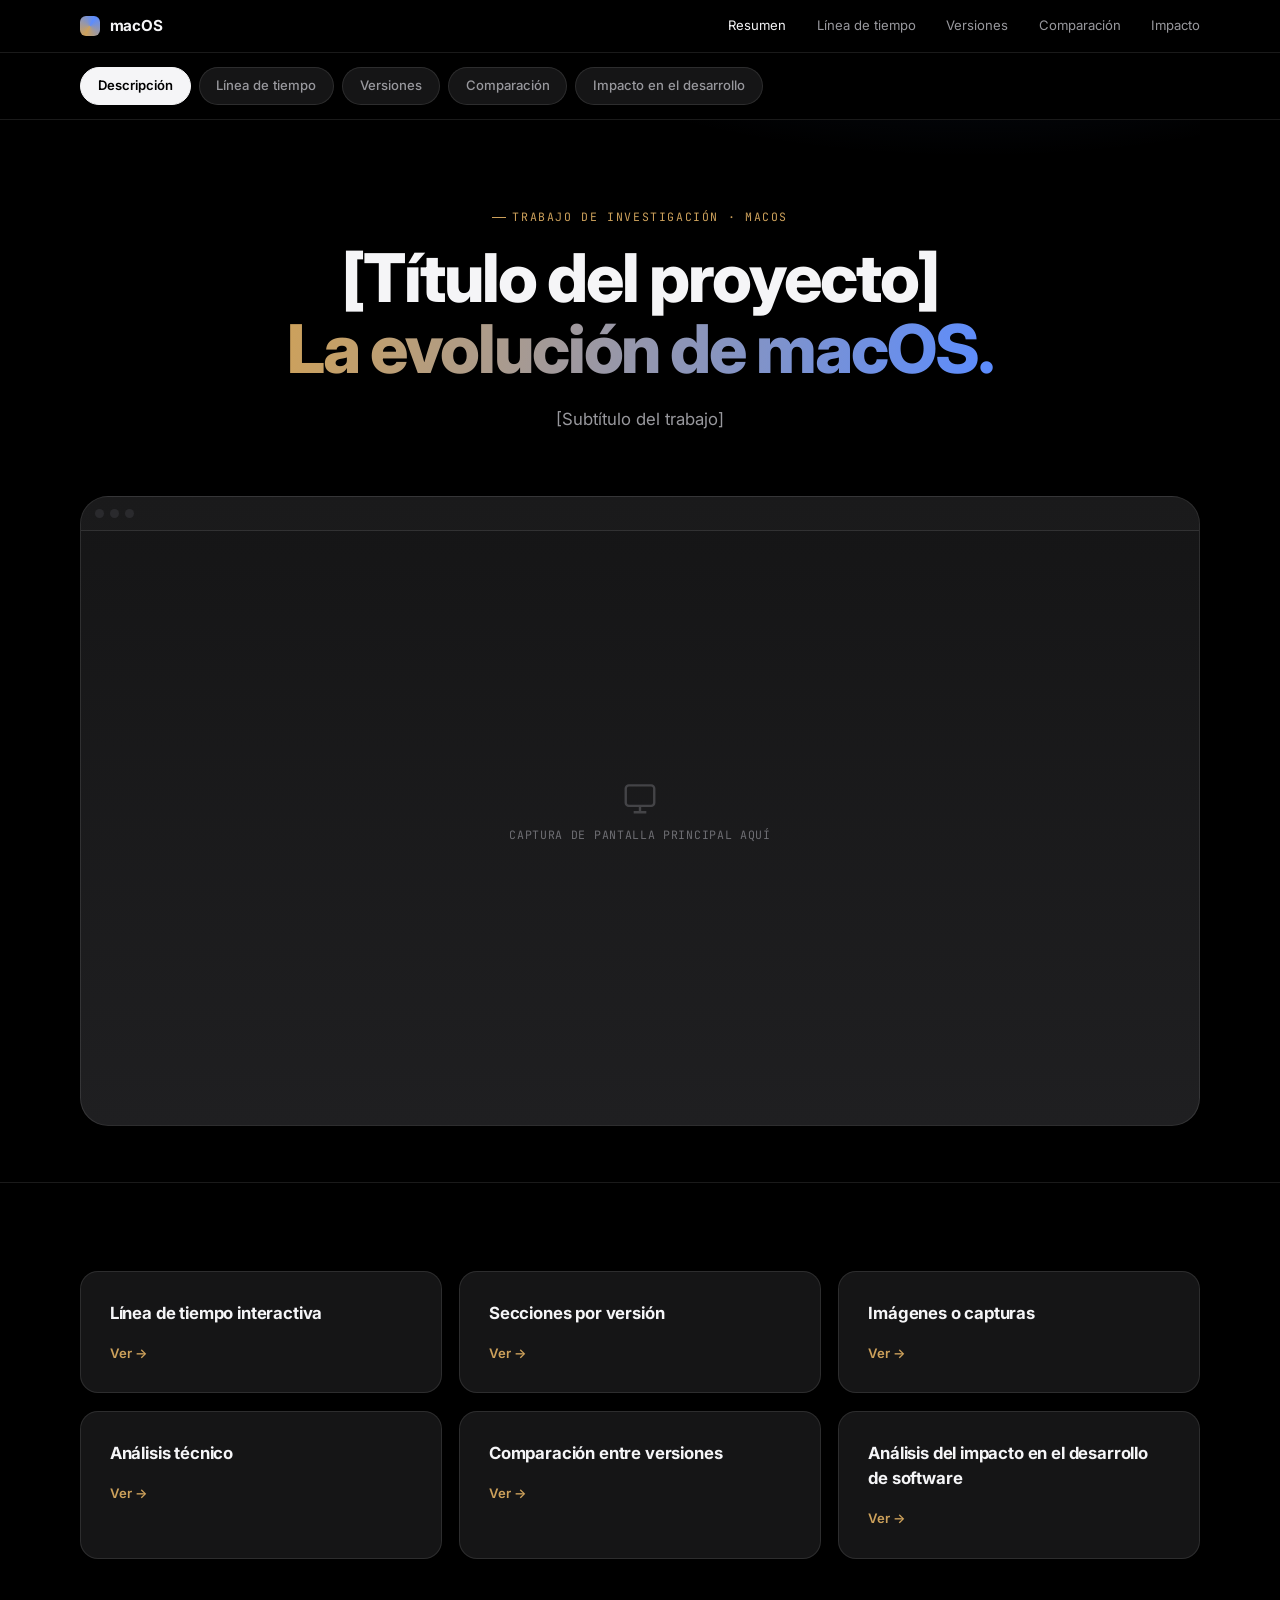
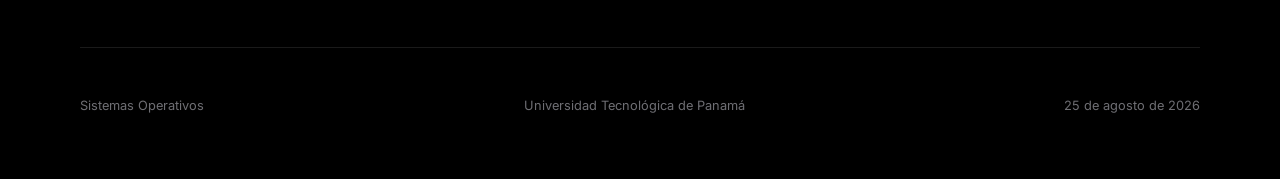
==== commit b4522949: "Modelo 2.0 Removed placeholder footer note from the index.html file." ====
--- a/index.html
+++ b/index.html
@@ -99,9 +99,6 @@
     <span>Universidad Tecnológica de Panamá</span>
     <span>25 de agosto de 2026</span>
   </div>
-  <div class="footer__note">
-    Diseño de plantilla — todo el contenido entre corchetes es un marcador de posición para completar con información propia.
-  </div>
 </footer>
 
 <script src="js/app.js?v=16"></script>
--- a/css/style.css
+++ b/css/style.css
@@ -293,11 +293,59 @@
 }
 .trail__path path{
   fill:none;
+  stroke-linecap:round;
+  vector-effect:non-scaling-stroke;
+}
+.trail__path-bg{
   stroke:var(--v-accent,var(--line-strong));
   stroke-width:2;
   stroke-dasharray:1 10;
-  stroke-linecap:round;
-  vector-effect:non-scaling-stroke;
+}
+.trail__path-progress{
+  stroke:url(#trail-gradient);
+  stroke-width:3;
+}
+.trail__nav{
+  display:flex; justify-content:center; align-items:center; gap:1rem;
+  padding:.75rem 0;
+  pointer-events:none;
+  z-index:10;
+}
+.trail__nav-btn{
+  pointer-events:auto;
+  width:44px; height:44px;
+  border-radius:50%;
+  border:1px solid rgba(255,255,255,.15);
+  background:rgba(21,21,22,.85);
+  backdrop-filter:blur(10px);
+  -webkit-backdrop-filter:blur(10px);
+  color:var(--text);
+  display:grid; place-items:center;
+  cursor:pointer;
+  transition:all .25s var(--ease);
+  box-shadow:0 4px 16px rgba(0,0,0,.4);
+}
+.trail__nav-btn svg{
+  width:20px; height:20px;
+}
+.trail__nav-btn:hover{
+  border-color:var(--accent);
+  background:rgba(205,161,91,.12);
+  box-shadow:0 4px 20px rgba(205,161,91,.2);
+  transform:scale(1.08);
+}
+.trail__nav-btn:active{
+  transform:scale(.95);
+}
+.trail__nav-btn:disabled{
+  opacity:.3;
+  cursor:not-allowed;
+  transform:none;
+}
+.trail__nav-btn:disabled:hover{
+  border-color:rgba(255,255,255,.15);
+  background:rgba(21,21,22,.85);
+  box-shadow:0 4px 16px rgba(0,0,0,.4);
 }
 .trail__point{
   position:absolute;
@@ -387,7 +435,7 @@
 .trail__logo{
   position:absolute;
   left:50%; bottom:calc(100% + 2.6rem);
-  height:120px; width:auto;
+  height:72px; width:auto;
   /* contain + ancho libre: el recuadro se ajusta a la imagen sin recortarla */
   object-fit:contain;
   /* anula el max-width:100% global de img */
@@ -479,7 +527,7 @@
   display:grid;
   grid-template-columns:1fr 1.15fr;
   gap:2.2rem;
-  align-items:center;
+  align-items:start;
   padding:1.4rem 2.2rem 2rem;
 }
 .trail__detail-name{
@@ -699,6 +747,22 @@
 .theme-v1 .oswall__art svg{ filter:none; }
 .theme-v1 .oswall__menubar{ display:none; }
 .theme-v1 .oswall__year{ display:none; }
+
+/* Mac OS X Cheetah: imagen completa sin recorte */
+.theme-v5 .oswall{ background:transparent; position:absolute; inset:0; }
+.theme-v5 .oswall__art{ padding:0; background:transparent; inset:0; position:absolute; }
+.theme-v5 .oswall__art img{ width:100%; height:100%; object-fit:cover; display:block; position:absolute; inset:0; }
+.theme-v5 .mac-monitor__screen{ background:transparent; overflow:hidden; }
+.theme-v5 .oswall__menubar{ display:none; }
+.theme-v5 .oswall__year{ display:none; }
+
+/* OS X Yosemite: imagen completa sin recorte */
+.theme-v6 .oswall{ background:transparent; position:absolute; inset:0; }
+.theme-v6 .oswall__art{ padding:0; background:transparent; inset:0; position:absolute; }
+.theme-v6 .oswall__art img{ width:100%; height:100%; object-fit:fill; display:block; position:absolute; inset:0; }
+.theme-v6 .mac-monitor__screen{ background:transparent; overflow:hidden; }
+.theme-v6 .oswall__menubar{ display:none; }
+.theme-v6 .oswall__year{ display:none; }
 
 /* ============================================================
    MAC MONITOR — marco de hardware por era
@@ -934,31 +998,32 @@
 
 /* --- v4 · Apple Studio Display CRT / Mac OS 9 (1999) --- */
 .theme-v4 .mac-monitor{
-  --m-radius:14px 14px 5px 5px;
-  --m-body:linear-gradient(180deg,#c8c8d2,#b8b8c4 40%,#aaabb8);
-  --m-bezel:12px;
-  --m-screen-radius:5px;
-  --m-screen-bg:#1e2128;
+  --m-radius:18px 18px 6px 6px;
+  --m-body:linear-gradient(180deg,#d0d0d8,#c0c0ca 30%,#b0b0bc 60%,#a4a4b2);
+  --m-bezel:22px;
+  --m-screen-radius:6px;
+  --m-screen-bg:transparent;
   --m-screen-ratio:4/3;
-  --m-chin-h:28px;
-  --m-chin-px:12px;
-  --m-chin-bg:linear-gradient(180deg,#c0c0cc,#b0b0bc 50%,#a4a4b2);
+  --m-chin-h:38px;
+  --m-chin-px:14px;
+  --m-chin-bg:linear-gradient(180deg,#c4c4ce,#b4b4be 50%,#a8a8b4);
   --m-logo-w:9px; --m-logo-h:11px;
   --m-logo-color:#7a7a88;
   --m-power-size:5px;
   --m-power-color:#3d8b37;
-  --m-neck-w:46px; --m-neck-h:22px;
-  --m-neck-bg:linear-gradient(180deg,#b8b8c4,#a8a8b6);
-  --m-base-w:115px; --m-base-h:11px;
-  --m-base-bg:linear-gradient(180deg,#b8b8c4,#a8a8b6);
+  --m-neck-w:52px; --m-neck-h:26px;
+  --m-neck-bg:linear-gradient(180deg,#b8b8c2,#a8a8b4);
+  --m-base-w:130px; --m-base-h:14px;
+  --m-base-bg:linear-gradient(180deg,#b8b8c2,#a4a4b2);
 }
 .theme-v4 .mac-monitor__body{
   box-shadow:
-    inset 0 1px 0 rgba(255,255,255,.45),
-    inset 0 -1px 0 rgba(0,0,0,.12),
-    inset 2px 0 0 rgba(255,255,255,.18),
-    inset -2px 0 0 rgba(0,0,0,.06),
-    0 8px 28px rgba(0,0,0,.4);
+    inset 0 1px 0 rgba(255,255,255,.5),
+    inset 0 -2px 0 rgba(0,0,0,.15),
+    inset 3px 0 0 rgba(255,255,255,.2),
+    inset -3px 0 0 rgba(0,0,0,.08),
+    0 10px 32px rgba(0,0,0,.45);
+  border:1px solid rgba(0,0,0,.08);
 }
 .theme-v4 .mac-monitor__logo{
   mask-image:url("data:image/svg+xml,%3Csvg xmlns='http://www.w3.org/2000/svg' viewBox='0 0 170 200'%3E%3Cpath d='M150.4 172.2c-3.2 7.2-6.9 13.9-11.2 20-6 8.4-10.8 14.2-14.4 17.4-5.6 5.2-11.6 7.8-18 7.8-4.6 0-10.1-1.3-16.6-4-6.5-2.7-12.4-4-17.8-4-5.6 0-11.7 1.3-18.2 4-6.5 2.6-11.7 3.9-15.6 3.9-6.6 0-12.8-2.6-18.6-7.8C24.4 204 19.2 197.6 13.6 189c-6-9.4-11-20.3-14.8-32.6C-5.2 143-7 131.6-7 120.6c0-12.6 2.7-23.4 8.2-32.4 4.3-7.2 10-12.9 17.2-17.2 7.2-4.2 14.9-6.4 23.2-6.6 4.8 0 11.1 1.5 18.8 4.4 7.7 2.9 12.6 4.4 14.8 4.4 1.6 0 7.2-1.7 16.6-5.2 8.9-3.2 16.4-4.5 22.4-4 16.4 1.4 28.8 7.8 37.2 19.2-14.8 9-22.1 21.6-22 37.8.2 12.6 4.7 23.1 13.5 31.5 4 3.8 8.5 6.8 13.5 8.9-1.1 3.2-2.2 6.2-3.4 9.2zM116.3 7.6c0 9.8-3.6 19-10.7 27.6-8.6 10.4-19.1 16.4-30.4 15.4-.1-1.2-.2-2.5-.2-3.8 0-9.4 4.1-19.4 11.4-27.6 3.6-4.2 8.3-7.7 14-10.5 5.7-2.8 11.1-4.3 16.2-4.5.1 1.3.2 2.6.2 3.8z' transform='translate(7 0)'/%3E%3C/svg%3E");
@@ -987,6 +1052,18 @@
   border-radius:2px;
   box-shadow:0 1px 1px rgba(0,0,0,.06);
 }
+/* cuello CRT robusto estilo Apple Studio Display 1999 */
+.theme-v4 .mac-monitor__neck{
+  clip-path:polygon(15% 0%, 85% 0%, 100% 100%, 0% 100%);
+  box-shadow:inset -2px 0 4px rgba(0,0,0,.12);
+}
+/* base CRT abulada */
+.theme-v4 .mac-monitor__base{
+  box-shadow:
+    inset 0 2px 0 rgba(255,255,255,.3),
+    inset 0 -1px 0 rgba(0,0,0,.12),
+    0 4px 10px rgba(0,0,0,.25);
+}
 
 /* --- v5 · iMac G4 "Sunflower" (2001) --- */
 .theme-v5 .mac-monitor{
@@ -994,7 +1071,7 @@
   --m-body:linear-gradient(180deg,#f2f2f4,#e4e4e8 40%,#dcdce0);
   --m-bezel:18px;
   --m-screen-radius:3px;
-  --m-screen-bg:#0a1524;
+  --m-screen-bg:transparent;
   --m-screen-ratio:4/3;
   --m-chin-h:28px;
   --m-chin-px:0;
@@ -1090,7 +1167,8 @@
   --m-body:linear-gradient(180deg,#d2d4d8,#c0c2c6);
   --m-bezel:4px;
   --m-screen-radius:2px;
-  --m-screen-bg:#16222e;
+  --m-screen-bg:transparent;
+  --m-screen-ratio:16/10;
   --m-chin-h:18px;
   --m-chin-px:8px;
   --m-chin-bg:linear-gradient(180deg,#d2d4d8,#c0c2c6);
@@ -1122,7 +1200,8 @@
   --m-body:linear-gradient(180deg,#e0e0e2,#d0d0d4);
   --m-bezel:3px;
   --m-screen-radius:3px;
-  --m-screen-bg:#191922;
+  --m-screen-bg:transparent;
+  --m-screen-ratio:3/2;
   --m-chin-h:14px;
   --m-chin-px:6px;
   --m-chin-bg:linear-gradient(180deg,#e0e0e2,#d0d0d4);
@@ -1154,7 +1233,8 @@
   --m-body:linear-gradient(180deg,#3a3a3e,#2a2a2e);
   --m-bezel:3px;
   --m-screen-radius:6px;
-  --m-screen-bg:#101b2c;
+  --m-screen-bg:transparent;
+  --m-screen-ratio:2000/1160;
   --m-chin-h:12px;
   --m-chin-px:6px;
   --m-chin-bg:#1a1a1e;
@@ -1290,7 +1370,12 @@
     0 18px 44px rgba(0,0,0,.55);
 }
 .theme-v4 .oswin{ border:1px solid #393e4b; }
-.theme-v4 .oswall{ background:radial-gradient(120% 100% at 50% 0%,#eff1f5,#c9ced8); color:#1e2128; }
+.theme-v4 .oswall{ background:transparent; color:#1e2128; }
+.theme-v4 .oswall__art{ padding:0; background:transparent; inset:0; position:absolute; }
+.theme-v4 .oswall__art img{ width:100%; height:100%; object-fit:cover; display:block; position:absolute; inset:0; }
+.theme-v4 .mac-monitor__screen{ background:transparent; overflow:hidden; }
+.theme-v4 .oswall__menubar{ display:none; }
+.theme-v4 .oswall__year{ display:none; }
 .theme-v4 .oswall__menubar{ background:linear-gradient(90deg,#d4d8e0,#f2f4f8,#d4d8e0); color:#33363e; backdrop-filter:none; }
 .theme-v4 .oswall__year{ -webkit-text-stroke-color:#1e2128; }
 
@@ -1320,13 +1405,11 @@
   box-shadow:inset 0 1px 1px rgba(255,255,255,.7);
 }
 .theme-v5 .oswall{
-  background:
-    radial-gradient(90% 90% at 50% 110%, rgba(122,190,255,.55), transparent 60%),
-    linear-gradient(180deg,#3f7fd4,#1a4f9e);
+  background:transparent;
   color:#fdfeff;
 }
 .theme-v5 .oswall__menubar{
-  background:repeating-linear-gradient(0deg, rgba(255,255,255,.25) 0 1px, transparent 1px 3px), rgba(60,105,170,.85);
+  display:none;
 }
 
 /* --- v6 · Yosemite (2014): flat oscuro + translucidez vibrancy --- */
@@ -1380,13 +1463,14 @@
   -webkit-background-clip:text; background-clip:text; color:transparent;
 }
 .theme-v7 .oswall{
-  background:
-    radial-gradient(80% 80% at 20% 15%, rgba(255,138,101,.75), transparent 55%),
-    radial-gradient(90% 90% at 85% 30%, rgba(158,120,255,.7), transparent 60%),
-    radial-gradient(100% 100% at 55% 100%, rgba(58,166,255,.65), transparent 60%),
-    #191922;
+  background:transparent;
   color:#f7f5f4;
 }
+.theme-v7 .oswall__art{ padding:0; background:transparent; inset:0; position:absolute; }
+.theme-v7 .oswall__art img{ width:100%; height:100%; object-fit:cover; display:block; position:absolute; inset:0; }
+.theme-v7 .mac-monitor__screen{ background:transparent; overflow:hidden; }
+.theme-v7 .oswall__menubar{ display:none; }
+.theme-v7 .oswall__year{ display:none; }
 
 /* --- v8 · Tahoe (2025): Liquid Glass — transparencia y reflejo vivo --- */
 .theme-v8{
@@ -1427,19 +1511,14 @@
   z-index:1;
 }
 .theme-v8 .oswall{
-  background:
-    radial-gradient(70% 90% at 15% 10%, rgba(125,216,255,.5), transparent 55%),
-    radial-gradient(80% 80% at 90% 25%, rgba(186,132,255,.5), transparent 58%),
-    radial-gradient(90% 90% at 50% 105%, rgba(125,255,214,.42), transparent 60%),
-    linear-gradient(160deg,#101b2c,#182a3d);
+  background:transparent;
   color:#f4f6fb;
 }
-.theme-v8 .oswall__year{
-  background:linear-gradient(110deg,#7dd8ff,#ba84ff 55%,#7dd6ff);
-  -webkit-background-clip:text; background-clip:text;
-  -webkit-text-stroke:0;
-  opacity:.5;
-}
+.theme-v8 .oswall__art{ padding:0; background:transparent; inset:0; position:absolute; }
+.theme-v8 .oswall__art img{ width:100%; height:100%; object-fit:cover; display:block; position:absolute; inset:0; }
+.theme-v8 .mac-monitor__screen{ background:transparent; overflow:hidden; }
+.theme-v8 .oswall__menubar{ display:none; }
+.theme-v8 .oswall__year{ display:none; }
 
 /* ---------- COMPARISON ---------- */
 .compare-picker{
@@ -1508,7 +1587,7 @@
   .trail__detail-body{ grid-template-columns:1fr; }
   .mac-monitor--timeline{ max-width:360px; }
   .trail__detail-shot{ max-width:440px; margin-inline:auto; width:100%; }
-  .trail__logo{ height:84px; bottom:calc(100% + 2.2rem); }
+  .trail__logo{ height:56px; bottom:calc(100% + 2.2rem); }
   .trail__scroll{ padding-top:4rem; }
   .version{ grid-template-columns:1fr; }
   .version:nth-of-type(even) .mac-monitor{ order:0; }
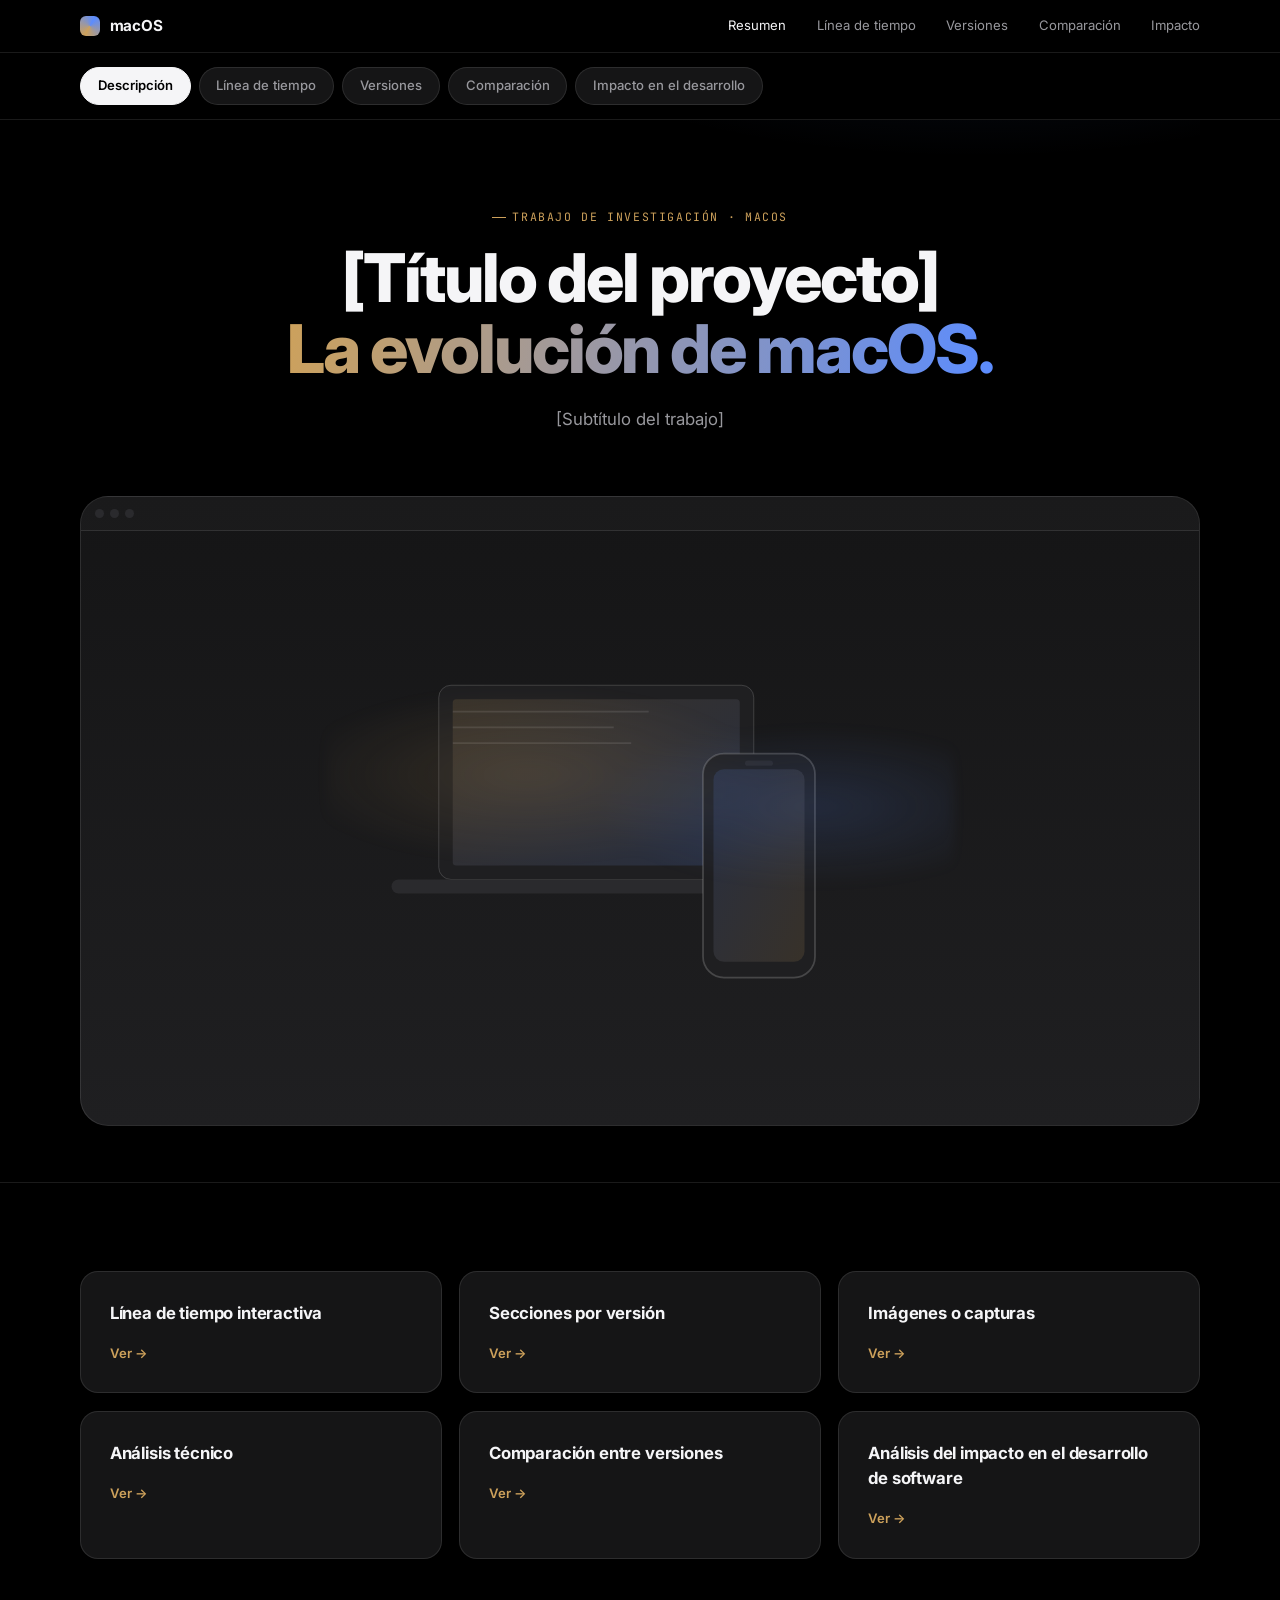
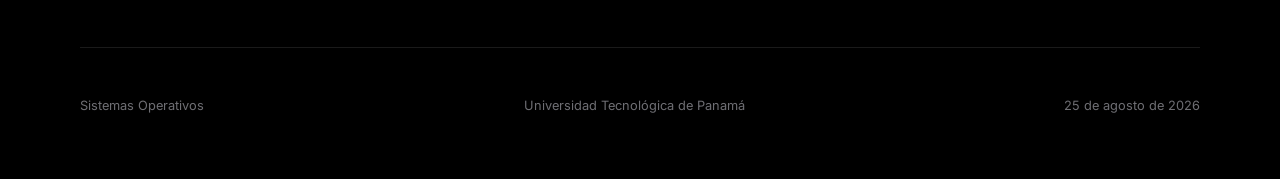
==== commit 5f73c18b: "Modelo final" ====
--- a/index.html
+++ b/index.html
@@ -48,9 +48,36 @@
       <div class="mock__bar">
         <span class="mock__dot"></span><span class="mock__dot"></span><span class="mock__dot"></span>
       </div>
-      <div class="mock__placeholder">
-        <svg viewBox="0 0 24 24" fill="none" stroke="currentColor" stroke-width="1.5"><rect x="3" y="4" width="18" height="13" rx="2"/><path d="M8 21h8M12 17v4"/></svg>
-        <span>CAPTURA DE PANTALLA PRINCIPAL AQUÍ</span>
+      <div class="mock__devices">
+        <svg class="mock__devices-svg" viewBox="0 0 640 340" xmlns="http://www.w3.org/2000/svg" role="img" aria-label="Ilustración de un MacBook y un iPhone">
+          <defs>
+            <linearGradient id="mockScreenA" x1="0" y1="0" x2="1" y2="1">
+              <stop offset="0%" stop-color="var(--accent-soft)"/>
+              <stop offset="100%" stop-color="var(--accent-2-soft)"/>
+            </linearGradient>
+            <linearGradient id="mockScreenB" x1="0" y1="0" x2="1" y2="1">
+              <stop offset="0%" stop-color="var(--accent-2-soft)"/>
+              <stop offset="100%" stop-color="var(--accent-soft)"/>
+            </linearGradient>
+          </defs>
+
+          <g class="mock__glow"></g>
+
+          <g class="mock__laptop">
+            <rect x="90" y="30" width="360" height="222" rx="14" fill="var(--surface-2)" stroke="var(--line-strong)"/>
+            <rect x="106" y="46" width="328" height="190" rx="4" fill="url(#mockScreenA)"/>
+            <line x1="106" y1="60" x2="330" y2="60" stroke="var(--line)" stroke-width="2"/>
+            <line x1="106" y1="78" x2="290" y2="78" stroke="var(--line)" stroke-width="2"/>
+            <line x1="106" y1="96" x2="310" y2="96" stroke="var(--line)" stroke-width="2"/>
+            <rect x="36" y="252" width="468" height="16" rx="8" fill="var(--surface-3)"/>
+          </g>
+
+          <g class="mock__phone">
+            <rect x="392" y="108" width="128" height="256" rx="24" fill="var(--surface-2)" stroke="var(--line-strong)" stroke-width="2"/>
+            <rect x="404" y="126" width="104" height="220" rx="12" fill="url(#mockScreenB)"/>
+            <rect x="440" y="116" width="32" height="6" rx="3" fill="var(--surface-3)"/>
+          </g>
+        </svg>
       </div>
     </div>
   </section>
--- a/css/style.css
+++ b/css/style.css
@@ -1,8 +1,4 @@
-/* ============================================================
-   MACOS — LÍNEA DE TIEMPO
-   Sistema de diseño compartido para todas las páginas
-   Paleta: negro Apple + oro California (trail/topografía)
-   ============================================================ */
+
 
 @import url('https://fonts.googleapis.com/css2?family=Inter:wght@400;500;600;700;800;900&family=JetBrains+Mono:wght@400;500;600&family=Silkscreen:wght@400;700&family=Hanken+Grotesk:wght@400;600;700;800&family=PT+Sans:wght@400;700&display=swap');
 
@@ -16,9 +12,9 @@
   --text:          #f5f5f7;
   --text-dim:      #98989d;
   --text-faint:    #6e6e73;
-  --accent:        #cda15b;   /* oro california — marcador de sendero */
+  --accent:        #cda15b;   
   --accent-soft:   rgba(205,161,91,.14);
-  --accent-2:      #5b8cff;   /* azul técnico — datos / comparación */
+  --accent-2:      #5b8cff;  
   --accent-2-soft: rgba(91,140,255,.14);
 
   --radius-s:  10px;
@@ -185,7 +181,7 @@
   color:var(--text-dim);
   font-size:1.05rem;
 }
-/* --- adaptación del hero a la época activa (línea de tiempo) --- */
+/* --- adaptación del hero  --- */
 [class*="theme-"] .eyebrow{
   color:var(--v-accent,var(--accent));
 }
@@ -231,6 +227,57 @@
 .mock__placeholder svg{ width:38px; height:38px; opacity:.5; }
 .mock__placeholder span{ font-family:var(--font-mono); font-size:.72rem; letter-spacing:.06em; }
 
+/* device illustration: macbook + iphone, animados */
+.mock__devices{
+  position:relative;
+  width:min(560px, 82%);
+}
+.mock__devices-svg{
+  width:100%;
+  height:auto;
+  overflow:visible;
+}
+.mock__glow{
+  position:absolute;
+}
+.mock__devices-svg .mock__glow{
+  transform:translate(0,0);
+}
+.mock__devices::before{
+  content:"";
+  position:absolute;
+  inset:10% -6% auto -6%;
+  height:70%;
+  background:
+    radial-gradient(ellipse 55% 60% at 32% 40%, var(--accent-soft), transparent 70%),
+    radial-gradient(ellipse 50% 55% at 78% 55%, var(--accent-2-soft), transparent 70%);
+  filter:blur(6px);
+  animation:mockGlow 5s ease-in-out infinite;
+  pointer-events:none;
+  z-index:0;
+}
+.mock__laptop,
+.mock__phone{
+  animation:mockFloat 6s ease-in-out infinite;
+  transform-origin:center;
+}
+.mock__phone{
+  animation-delay:.35s;
+}
+@keyframes mockFloat{
+  0%,100%{ transform:translateY(0); }
+  50%{ transform:translateY(-7px); }
+}
+@keyframes mockGlow{
+  0%,100%{ opacity:.75; }
+  50%{ opacity:1; }
+}
+@media (prefers-reduced-motion: reduce){
+  .mock__laptop,
+  .mock__phone,
+  .mock__devices::before{ animation:none; }
+}
+
 /* ---------- SECTION SCAFFOLDING ---------- */
 .section{ padding:5.5rem 0; border-top:1px solid var(--line); }
 .section--tight{ padding:3.5rem 0; }
@@ -271,7 +318,7 @@
   margin-top:1.1rem; font-size:.82rem; font-weight:600; color:var(--accent);
 }
 
-/* ---------- TIMELINE (elemento distintivo: sendero topográfico) ---------- */
+/* ---------- TIMELINE  ---------- */
 .trail{
   position:relative;
   padding-top:1rem;
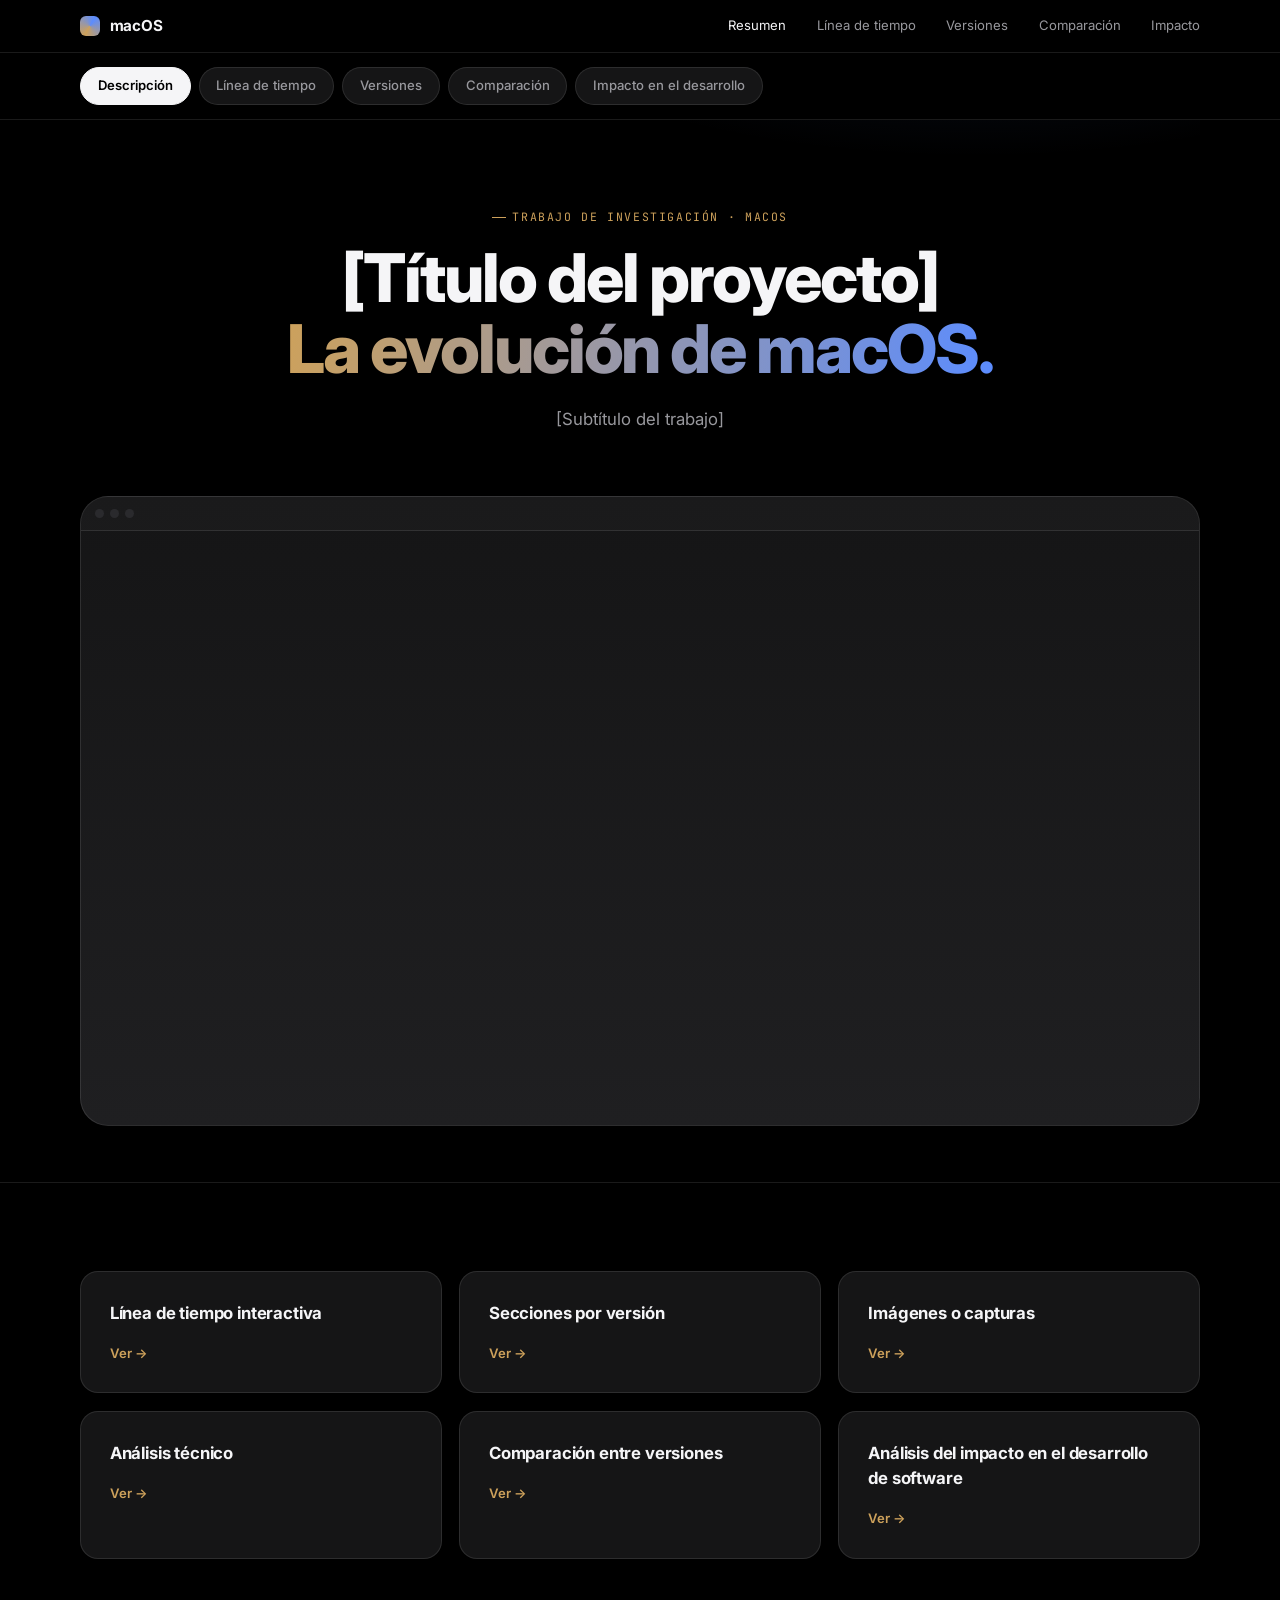
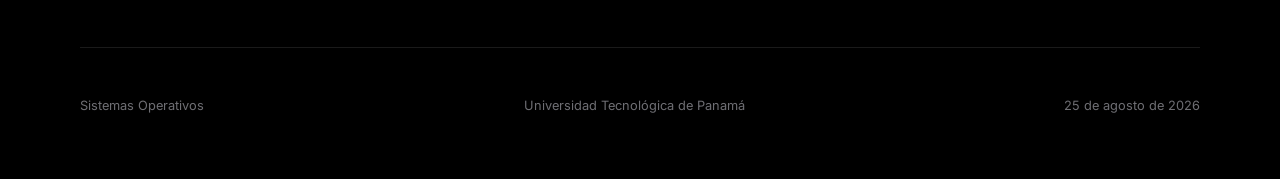
==== commit 4f630726: "Modelo final" ====
--- a/index.html
+++ b/index.html
@@ -48,36 +48,16 @@
       <div class="mock__bar">
         <span class="mock__dot"></span><span class="mock__dot"></span><span class="mock__dot"></span>
       </div>
-      <div class="mock__devices">
-        <svg class="mock__devices-svg" viewBox="0 0 640 340" xmlns="http://www.w3.org/2000/svg" role="img" aria-label="Ilustración de un MacBook y un iPhone">
-          <defs>
-            <linearGradient id="mockScreenA" x1="0" y1="0" x2="1" y2="1">
-              <stop offset="0%" stop-color="var(--accent-soft)"/>
-              <stop offset="100%" stop-color="var(--accent-2-soft)"/>
-            </linearGradient>
-            <linearGradient id="mockScreenB" x1="0" y1="0" x2="1" y2="1">
-              <stop offset="0%" stop-color="var(--accent-2-soft)"/>
-              <stop offset="100%" stop-color="var(--accent-soft)"/>
-            </linearGradient>
-          </defs>
-
-          <g class="mock__glow"></g>
-
-          <g class="mock__laptop">
-            <rect x="90" y="30" width="360" height="222" rx="14" fill="var(--surface-2)" stroke="var(--line-strong)"/>
-            <rect x="106" y="46" width="328" height="190" rx="4" fill="url(#mockScreenA)"/>
-            <line x1="106" y1="60" x2="330" y2="60" stroke="var(--line)" stroke-width="2"/>
-            <line x1="106" y1="78" x2="290" y2="78" stroke="var(--line)" stroke-width="2"/>
-            <line x1="106" y1="96" x2="310" y2="96" stroke="var(--line)" stroke-width="2"/>
-            <rect x="36" y="252" width="468" height="16" rx="8" fill="var(--surface-3)"/>
-          </g>
-
-          <g class="mock__phone">
-            <rect x="392" y="108" width="128" height="256" rx="24" fill="var(--surface-2)" stroke="var(--line-strong)" stroke-width="2"/>
-            <rect x="404" y="126" width="104" height="220" rx="12" fill="url(#mockScreenB)"/>
-            <rect x="440" y="116" width="32" height="6" rx="3" fill="var(--surface-3)"/>
-          </g>
-        </svg>
+      <div class="mock__video-wrap">
+        <iframe
+          class="mock__video"
+          src="https://www.youtube.com/embed/QoD-KOHBxtE?autoplay=1&mute=1&loop=1&playlist=QoD-KOHBxtE&controls=1&si=wDaGjddOucBjrTm9"
+          title="YouTube video player"
+          frameborder="0"
+          allow="accelerometer; autoplay; clipboard-write; encrypted-media; gyroscope; picture-in-picture; web-share"
+          referrerpolicy="strict-origin-when-cross-origin"
+          allowfullscreen
+        ></iframe>
       </div>
     </div>
   </section>
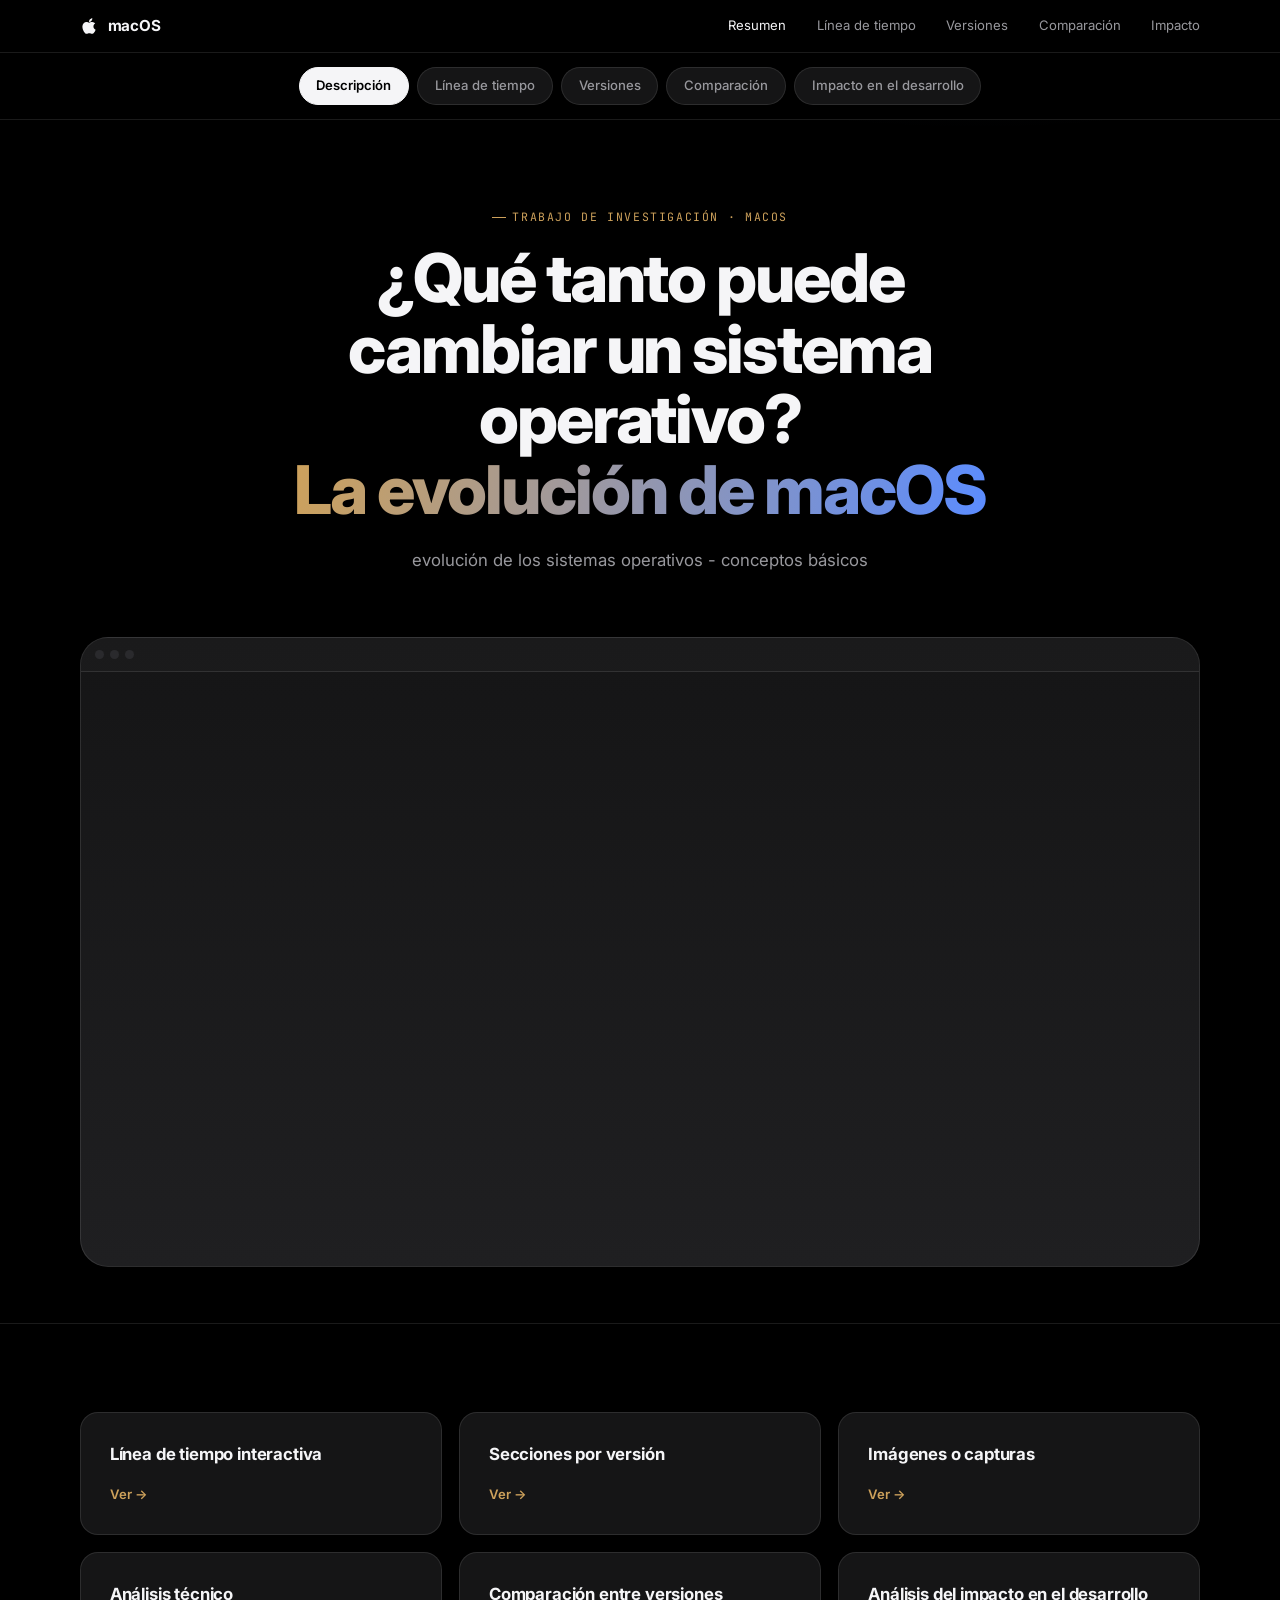
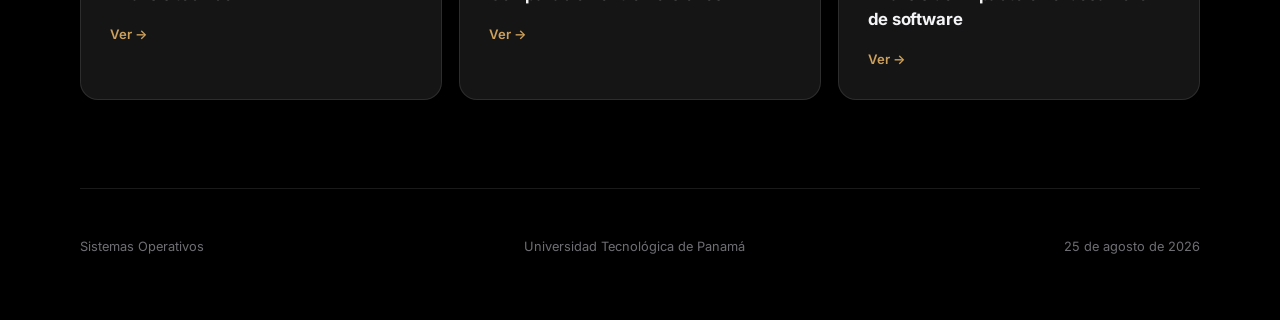
==== commit 12bd68d2: "Modelo Final" ====
--- a/index.html
+++ b/index.html
@@ -4,14 +4,16 @@
 <meta charset="UTF-8">
 <meta name="viewport" content="width=device-width, initial-scale=1.0">
 <title>macOS — Línea de tiempo</title>
-<link rel="stylesheet" href="css/style.css?v=20">
+<link rel="stylesheet" href="css/style.css?v=22">
 </head>
 <body>
 
 <header class="nav">
   <div class="contenedor nav__bar">
     <a href="index.html" class="nav__brand">
-      <span class="nav__brand-mark" aria-hidden="true"></span>
+      <svg class="nav__brand-mark" viewBox="0 0 384 512" aria-hidden="true">
+        <path d="M318.7 268.7c-.2-36.7 16.4-64.4 50-84.8-18.8-26.9-47.2-41.7-84.7-44.6-35.5-2.8-74.3 20.7-88.5 20.7-15 0-49.4-19.7-76-19.7C63.3 141.2 4 184.8 4 273.5q0 39.3 14.4 81.2c12.8 36.7 59 126.7 107.2 125.2 25.2-.6 43-17.9 75.8-17.9 31.8 0 48.3 17.9 76.4 17.9 48.6-.7 90.4-82.5 102.6-119.3-65.2-30.7-61.7-90-61.7-91.9zm-56.6-164.2c27.3-32.4 24.8-61.9 24-72.5-24.1 1.4-52 16.4-67.9 34.9-17.5 19.8-27.8 44.3-25.6 71.9 26.1 2 49.9-11.4 69.5-34.3z"/>
+      </svg>
       macOS
     </a>
     <nav class="nav__links" aria-label="Navegación principal">
@@ -41,8 +43,8 @@
 
   <section class="hero contenedor">
     <p class="eyebrow hero__kicker">Trabajo de investigación · macOS</p>
-    <h1>[Título del proyecto]<br><span>La evolución de macOS.</span></h1>
-    <p class="lede">[Subtítulo del trabajo]</p>
+    <h1>¿Qué tanto puede cambiar un sistema operativo?<br><span>La evolución de macOS</span></h1>
+    <p class="lede">evolución de los sistemas operativos - conceptos básicos</p>
 
     <div class="mock">
       <div class="mock__bar">
@@ -110,4 +112,4 @@
 
 <script src="js/app.js?v=16"></script>
 </body>
-</html>
+</html>
--- a/css/style.css
+++ b/css/style.css
@@ -94,9 +94,16 @@
   font-weight:700; font-size:.95rem; letter-spacing:-.01em;
 }
 .nav__brand-mark{
-  width:20px; height:20px; border-radius:6px;
-  background:conic-gradient(from 210deg, var(--accent), var(--accent-2), var(--accent));
+  width:18px; height:18px;
+  fill:var(--text);
   flex:none;
+}
+.tabs__row{
+  display:flex; gap:.5rem;
+  padding:.9rem 0;
+  overflow-x:auto;
+  scrollbar-width:none;
+  justify-content:center;
 }
 .nav__links{
   display:flex; gap:1.9rem;
@@ -227,55 +234,19 @@
 .mock__placeholder svg{ width:38px; height:38px; opacity:.5; }
 .mock__placeholder span{ font-family:var(--font-mono); font-size:.72rem; letter-spacing:.06em; }
 
-/* device illustration: macbook + iphone, animados */
-.mock__devices{
-  position:relative;
-  width:min(560px, 82%);
-}
-.mock__devices-svg{
+/* video embebido dentro del mock, debajo de la barra de puntos */
+.mock__video-wrap{
+  position:absolute;
+  top:34px; right:0; bottom:0; left:0;
+  overflow:hidden;
+}
+.mock__video{
+  position:absolute;
+  top:0; right:0; bottom:0; left:0;
   width:100%;
-  height:auto;
-  overflow:visible;
-}
-.mock__glow{
-  position:absolute;
-}
-.mock__devices-svg .mock__glow{
-  transform:translate(0,0);
-}
-.mock__devices::before{
-  content:"";
-  position:absolute;
-  inset:10% -6% auto -6%;
-  height:70%;
-  background:
-    radial-gradient(ellipse 55% 60% at 32% 40%, var(--accent-soft), transparent 70%),
-    radial-gradient(ellipse 50% 55% at 78% 55%, var(--accent-2-soft), transparent 70%);
-  filter:blur(6px);
-  animation:mockGlow 5s ease-in-out infinite;
-  pointer-events:none;
-  z-index:0;
-}
-.mock__laptop,
-.mock__phone{
-  animation:mockFloat 6s ease-in-out infinite;
-  transform-origin:center;
-}
-.mock__phone{
-  animation-delay:.35s;
-}
-@keyframes mockFloat{
-  0%,100%{ transform:translateY(0); }
-  50%{ transform:translateY(-7px); }
-}
-@keyframes mockGlow{
-  0%,100%{ opacity:.75; }
-  50%{ opacity:1; }
-}
-@media (prefers-reduced-motion: reduce){
-  .mock__laptop,
-  .mock__phone,
-  .mock__devices::before{ animation:none; }
+  height:100%;
+  border:0;
+  display:block;
 }
 
 /* ---------- SECTION SCAFFOLDING ---------- */
